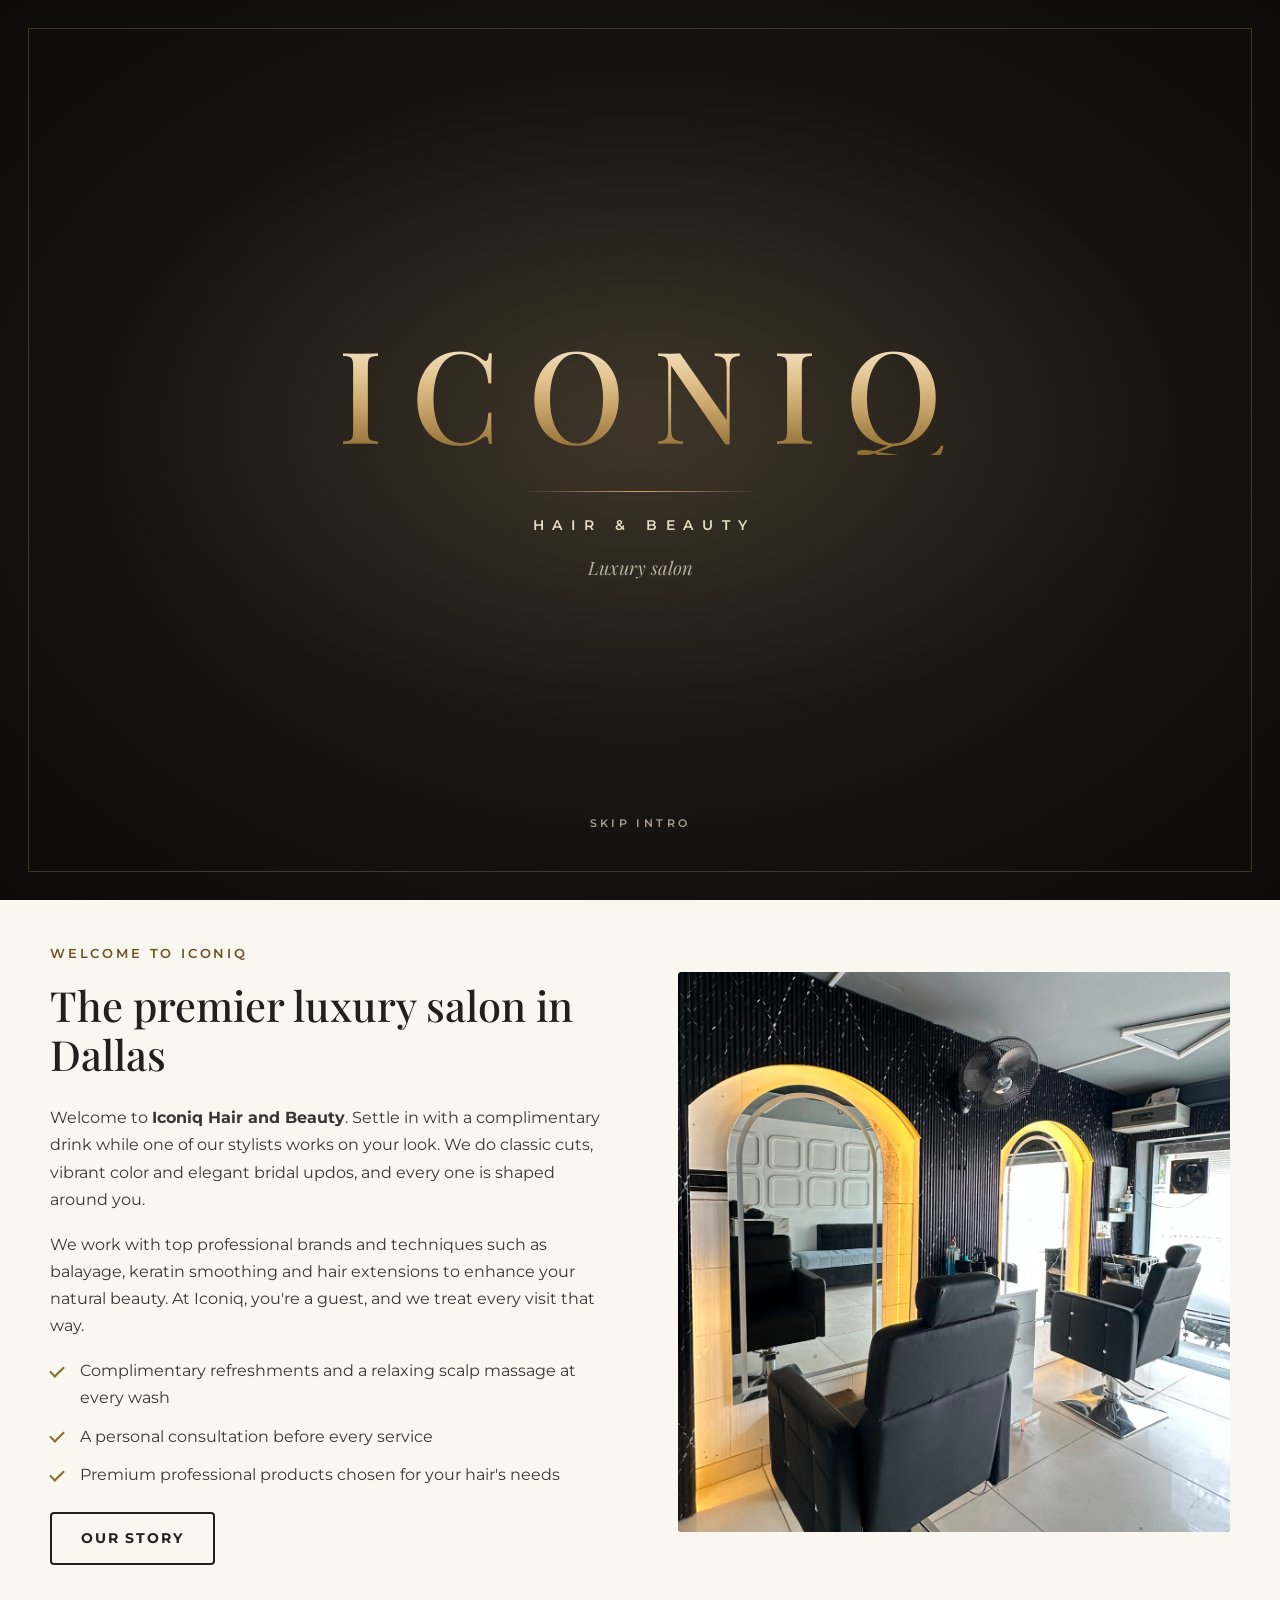
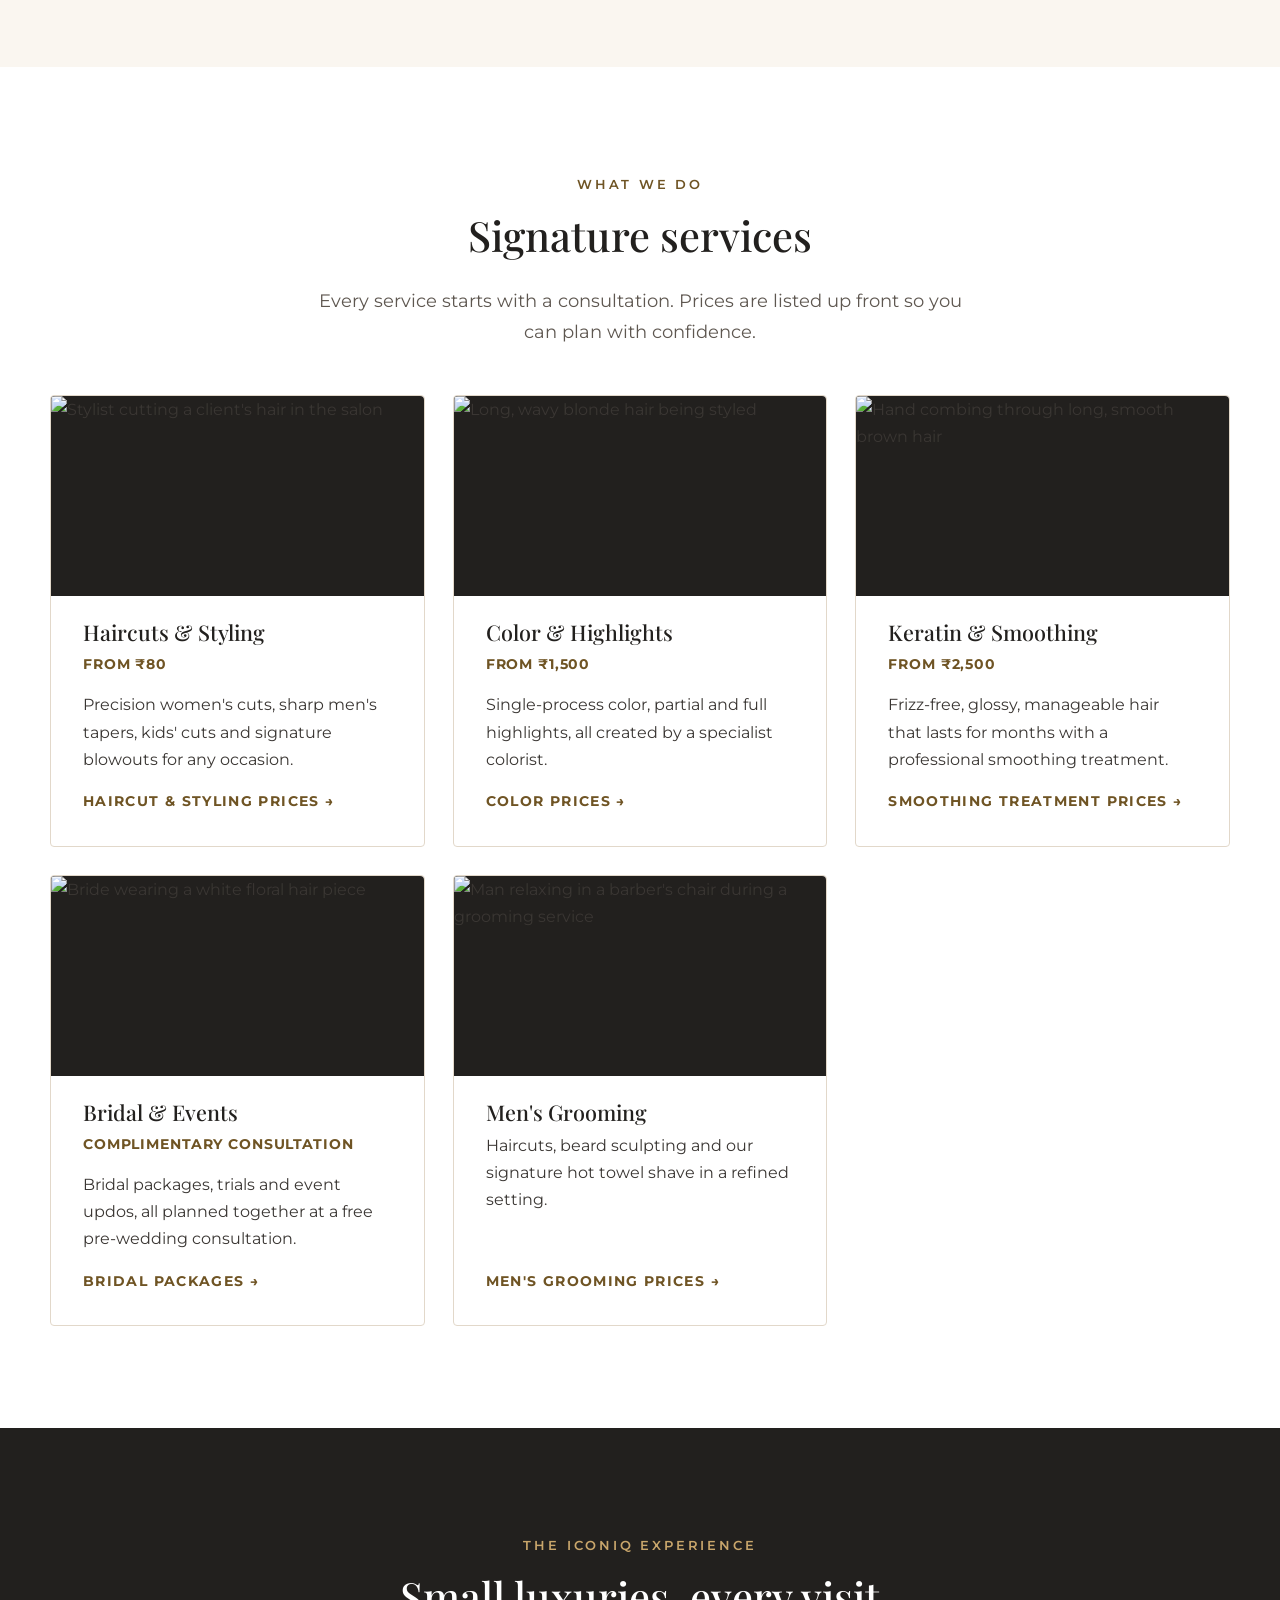
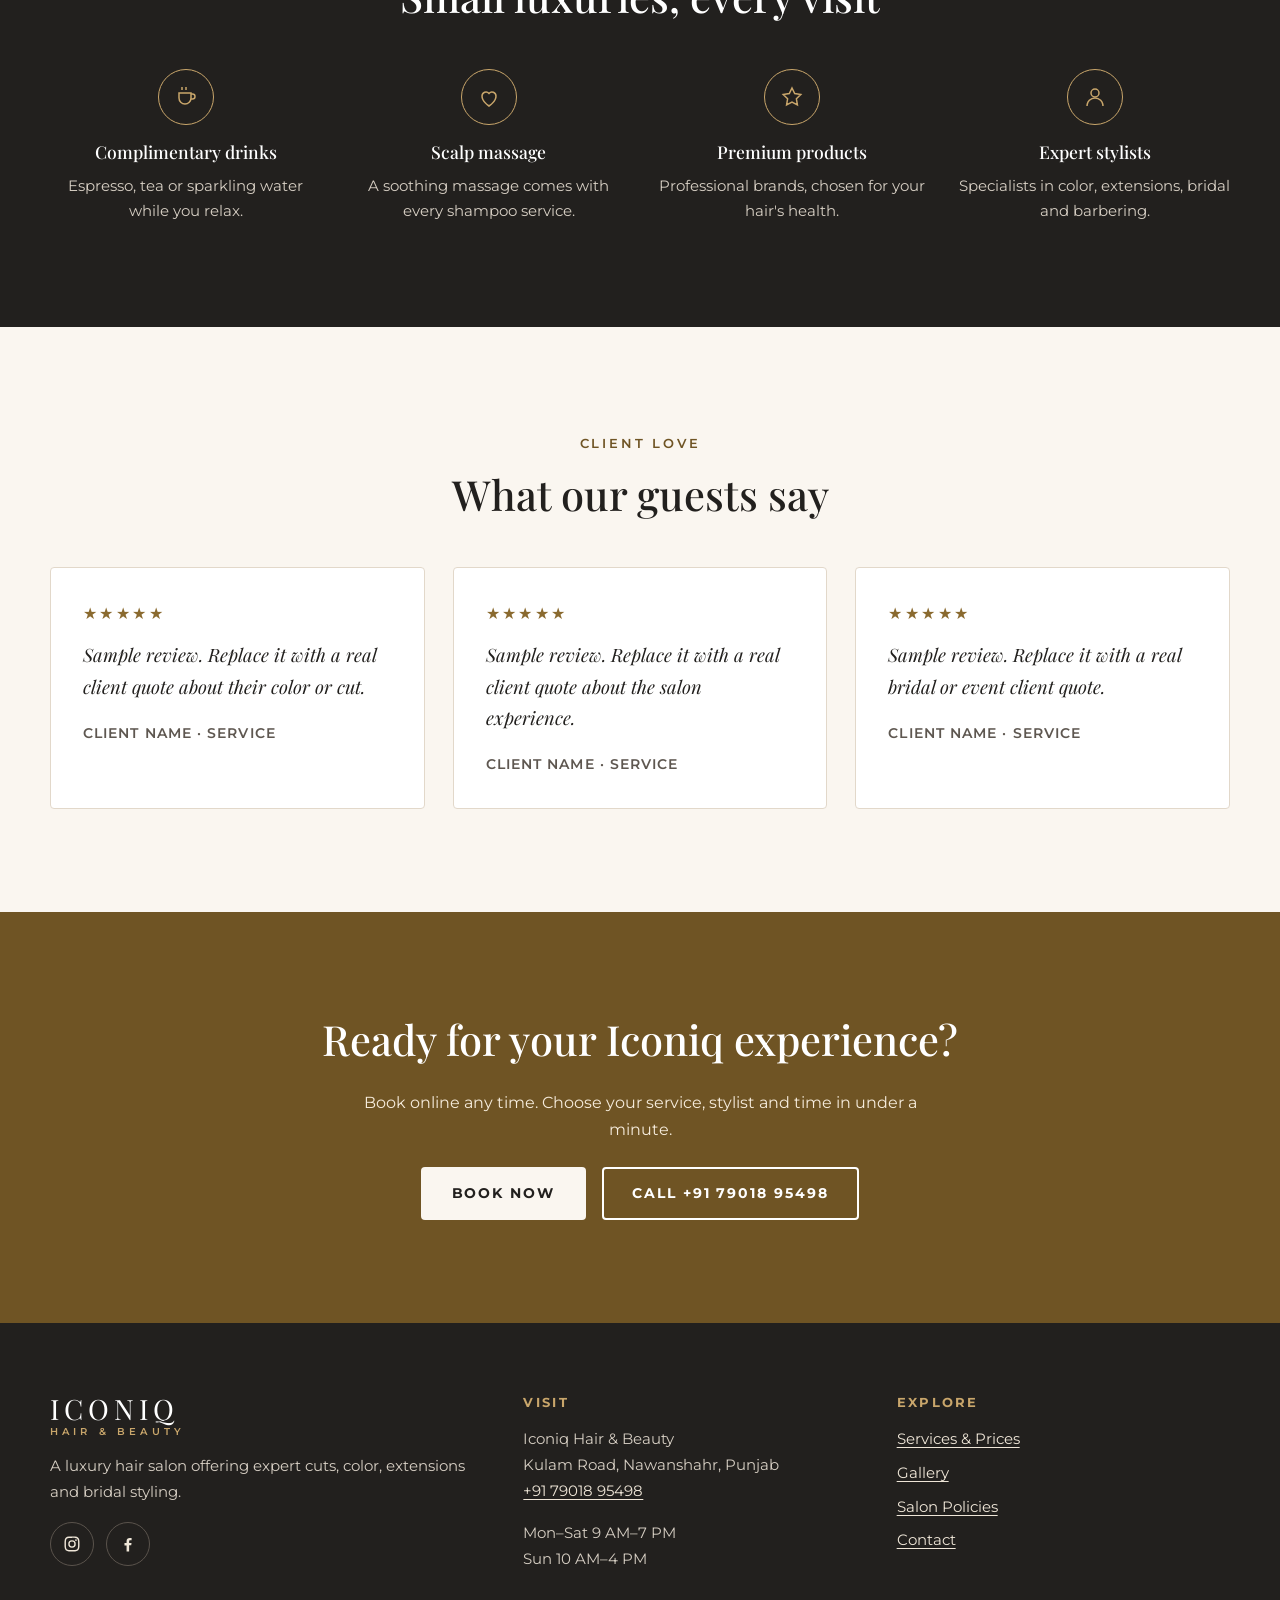
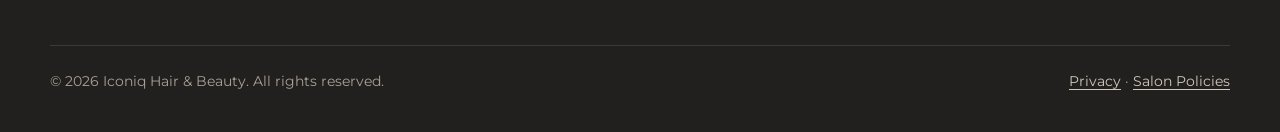
==== public/index.html @ a41e2d38 "Prepare the site for deployment on Vercel Move the public website into public/ so Vercel publishes o" ====
<!DOCTYPE html>
<html lang="en">
<head>
  <meta charset="utf-8">
  <meta name="viewport" content="width=device-width, initial-scale=1">
  <title>Iconiq Hair and Beauty – Luxury Hair Salon in Nawanshahr, Punjab</title>
  <meta name="description" content="Experience luxury hair and beauty at Iconiq Salon in Dallas. Expert stylists specialize in cuts, color, extensions, and spa treatments to make you look and feel iconic.">
  <link rel="canonical" href="https://www.iconiqsalon.com/">
  <meta property="og:type" content="website">
  <meta property="og:title" content="Iconiq Hair and Beauty – Luxury Hair Salon in Dallas, TX">
  <meta property="og:description" content="Expert cuts, color, extensions and bridal styling.">
  <meta property="og:url" content="https://www.iconiqsalon.com/">
  <link rel="icon" href="favicon.svg" type="image/svg+xml">
  <link rel="preconnect" href="https://fonts.googleapis.com">
  <link rel="preconnect" href="https://fonts.gstatic.com" crossorigin>
  <link href="https://fonts.googleapis.com/css2?family=Montserrat:wght@400;500;600;700&family=Playfair+Display:ital,wght@0,500;0,600;1,500&display=swap" rel="stylesheet">
  <link rel="stylesheet" href="css/styles.css">
  <script>/* Welcome splash: once per visit, set before first paint (see js/main.js) */try{if(!sessionStorage.getItem("iconiq-splash")){document.documentElement.classList.add("splash");setTimeout(function(){document.documentElement.classList.remove("splash")},6000)}}catch(e){}</script>
  <script type="application/ld+json">
  {
    "@context": "https://schema.org",
    "@type": "HairSalon",
    "name": "Iconiq Hair & Beauty",
    "url": "https://www.iconiqsalon.com/",
    "sameAs": ["https://www.instagram.com/iconiq_unisex_studio/"],
    "telephone": "+91-7901895498",
    "priceRange": "$$$",
    "address": {
      "@type": "PostalAddress",
      "streetAddress": "Kulam Road",
      "addressLocality": "Nawanshahr",
      "addressRegion": "Punjab",
      "addressCountry": "IN"
    },
    "openingHoursSpecification": [
      { "@type": "OpeningHoursSpecification", "dayOfWeek": ["Monday","Tuesday","Wednesday","Thursday","Friday","Saturday"], "opens": "09:00", "closes": "19:00" },
      { "@type": "OpeningHoursSpecification", "dayOfWeek": "Sunday", "opens": "10:00", "closes": "16:00" }
    ]
  }
  </script>
</head>
<body>
  <a class="skip-link" href="#main">Skip to main content</a>

  <header class="site-header">
    <div class="container header-inner">
      <a class="logo" href="index.html" aria-label="Iconiq Hair and Beauty – home">
        <span class="logo-mark">ICONIQ</span><span class="logo-sub">Hair &amp; Beauty</span>
      </a>
      <button class="nav-toggle" type="button" aria-expanded="false" aria-controls="site-nav">
        <span class="sr-only">Menu</span><span class="bar" aria-hidden="true"></span>
      </button>
      <nav id="site-nav" class="site-nav" aria-label="Main">
        <ul>
          <li><a href="index.html" aria-current="page">Home</a></li>
          <li><a href="about.html">About</a></li>
          <li><a href="services.html">Services</a></li>
          <li><a href="gallery.html">Gallery</a></li>
          <li><a href="contact.html">Contact</a></li>
        </ul>
        <a class="btn btn-primary" href="booking.html">Book Now</a>
        <a class="admin-link" href="/admin">Admin</a>
      </nav>
    </div>
  </header>

  <main id="main">
    <!-- Hero slideshow: photos are free Unsplash images (unsplash.com/license) used as placeholders.
         Swap each src/srcset for the salon's own haircut photos when the shoot is done. -->
    <section class="hero" aria-labelledby="hero-title">
      <div class="hero-slides" data-slideshow aria-roledescription="carousel" aria-label="Haircut showcase">
        <figure class="hero-slide is-active" aria-roledescription="slide" aria-label="1 of 5">
          <img src="https://images.unsplash.com/photo-1647462741268-e5724e5886c0?auto=format&amp;fit=crop&amp;w=1920&amp;q=75"
               srcset="https://images.unsplash.com/photo-1647462741268-e5724e5886c0?auto=format&amp;fit=crop&amp;w=900&amp;q=70 900w, https://images.unsplash.com/photo-1647462741268-e5724e5886c0?auto=format&amp;fit=crop&amp;w=1920&amp;q=75 1920w"
               sizes="100vw" alt="Stylist giving a client a precision haircut in the salon" fetchpriority="high">
          <figcaption>Precision cuts</figcaption>
        </figure>
        <figure class="hero-slide" aria-roledescription="slide" aria-label="2 of 5">
          <img src="https://images.unsplash.com/photo-1580618672591-eb180b1a973f?auto=format&amp;fit=crop&amp;w=1920&amp;q=75"
               srcset="https://images.unsplash.com/photo-1580618672591-eb180b1a973f?auto=format&amp;fit=crop&amp;w=900&amp;q=70 900w, https://images.unsplash.com/photo-1580618672591-eb180b1a973f?auto=format&amp;fit=crop&amp;w=1920&amp;q=75 1920w"
               sizes="100vw" alt="Hairstylist finishing a blowout with a round brush" loading="lazy">
          <figcaption>Signature blowouts</figcaption>
        </figure>
        <figure class="hero-slide" aria-roledescription="slide" aria-label="3 of 5">
          <img src="https://images.unsplash.com/photo-1593702288056-7927b442d0fa?auto=format&amp;fit=crop&amp;w=1920&amp;q=75"
               srcset="https://images.unsplash.com/photo-1593702288056-7927b442d0fa?auto=format&amp;fit=crop&amp;w=900&amp;q=70 900w, https://images.unsplash.com/photo-1593702288056-7927b442d0fa?auto=format&amp;fit=crop&amp;w=1920&amp;q=75 1920w"
               sizes="100vw" alt="Barber giving a client a men's haircut" loading="lazy">
          <figcaption>Men's grooming</figcaption>
        </figure>
        <figure class="hero-slide" aria-roledescription="slide" aria-label="4 of 5">
          <img src="https://images.unsplash.com/photo-1675034743339-0b0747047727?auto=format&amp;fit=crop&amp;w=1920&amp;q=75"
               srcset="https://images.unsplash.com/photo-1675034743339-0b0747047727?auto=format&amp;fit=crop&amp;w=900&amp;q=70 900w, https://images.unsplash.com/photo-1675034743339-0b0747047727?auto=format&amp;fit=crop&amp;w=1920&amp;q=75 1920w"
               sizes="100vw" alt="Client relaxing while a stylist shapes her new cut" loading="lazy">
          <figcaption>Tailored styling</figcaption>
        </figure>
        <figure class="hero-slide" aria-roledescription="slide" aria-label="5 of 5">
          <img src="https://images.unsplash.com/photo-1511920922889-5c35bfd95a7f?auto=format&amp;fit=crop&amp;w=1920&amp;q=75"
               srcset="https://images.unsplash.com/photo-1511920922889-5c35bfd95a7f?auto=format&amp;fit=crop&amp;w=900&amp;q=70 900w, https://images.unsplash.com/photo-1511920922889-5c35bfd95a7f?auto=format&amp;fit=crop&amp;w=1920&amp;q=75 1920w"
               sizes="100vw" alt="Stylist trimming a client's hair with scissors" loading="lazy">
          <figcaption>Expert trims</figcaption>
        </figure>
      </div>
      <div class="hero-controls">
        <button class="hero-pause" type="button" aria-label="Pause slideshow">
          <svg class="icon-pause" viewBox="0 0 24 24" aria-hidden="true"><path d="M7 5h3v14H7zM14 5h3v14h-3z"/></svg>
          <svg class="icon-play" viewBox="0 0 24 24" aria-hidden="true"><path d="M8 5v14l11-7z"/></svg>
        </button>
        <div class="hero-dots" role="group" aria-label="Choose a slide"></div>
      </div>
      <div class="container">
        <div class="hero-content">
          <p class="eyebrow">Luxury hair salon</p>
          <h1 id="hero-title">Look iconic. Feel&nbsp;cared&nbsp;for.</h1>
          <p>Expert cuts, color, extensions and bridal styling in a boutique setting where you get the whole experience, not just a haircut.</p>
          <div class="btn-row">
            <a class="btn btn-primary" href="booking.html">Book an Appointment</a>
            <a class="btn btn-outline-light" href="services.html">View Services &amp; Prices</a>
          </div>
        </div>
      </div>
    </section>

    <section class="section" aria-labelledby="welcome-title">
      <div class="container split">
        <div>
          <p class="eyebrow">Welcome to Iconiq</p>
          <h2 id="welcome-title">The premier luxury salon in Dallas</h2>
          <p>Welcome to <strong>Iconiq Hair and Beauty</strong>. Settle in with a complimentary drink while one of our stylists works on your look. We do classic cuts, vibrant color and elegant bridal updos, and every one is shaped around you.</p>
          <p>We work with top professional brands and techniques such as balayage, keratin smoothing and hair extensions to enhance your natural beauty. At Iconiq, you're a guest, and we treat every visit that way.</p>
          <ul class="check-list">
            <li>Complimentary refreshments and a relaxing scalp massage at every wash</li>
            <li>A personal consultation before every service</li>
            <li>Premium professional products chosen for your hair's needs</li>
          </ul>
          <a class="btn btn-outline" href="about.html">Our Story</a>
        </div>
        <div class="photo photo-real">
          <img src="images/salon-interior.jpg" width="1200" height="1600" loading="lazy"
               alt="Iconiq salon interior: black leather styling chairs facing arched mirrors framed in warm golden light, against a black fluted feature wall">
        </div>
      </div>
    </section>

    <section class="section section-alt" aria-labelledby="services-title">
      <div class="container">
        <div class="section-head center">
          <p class="eyebrow">What we do</p>
          <h2 id="services-title">Signature services</h2>
          <p class="lead">Every service starts with a consultation. Prices are listed up front so you can plan with confidence.</p>
        </div>
        <div class="grid grid-3">
          <article class="card service-card">
            <div class="photo photo-real"><img src="https://images.unsplash.com/photo-1647462741351-4e7a5e7317c7?auto=format&amp;fit=crop&amp;w=800&amp;h=500&amp;q=70" width="800" height="500" loading="lazy" alt="Stylist cutting a client's hair in the salon"></div>
            <h3>Haircuts &amp; Styling</h3>
            <p class="price">From ₹80</p>
            <p>Precision women's cuts, sharp men's tapers, kids' cuts and signature blowouts for any occasion.</p>
            <a class="card-link" href="services.html#cuts">Haircut &amp; styling prices<span class="sr-only"> and details</span></a>
          </article>
          <article class="card service-card">
            <div class="photo photo-real"><img src="https://images.unsplash.com/photo-1785456390070-9960e3997066?auto=format&amp;fit=crop&amp;w=800&amp;h=500&amp;q=70" width="800" height="500" loading="lazy" alt="Long, wavy blonde hair being styled"></div>
            <h3>Color &amp; Highlights</h3>
            <p class="price">From ₹1,500</p>
            <p>Single-process color, partial and full highlights, all created by a specialist colorist.</p>
            <a class="card-link" href="services.html#color">Color prices<span class="sr-only"> and details</span></a>
          </article>
          <article class="card service-card">
            <div class="photo photo-real"><img src="https://images.unsplash.com/photo-1747398690600-ffe8ecda9df1?auto=format&amp;fit=crop&amp;w=800&amp;h=500&amp;q=70" width="800" height="500" loading="lazy" alt="Hand combing through long, smooth brown hair"></div>
            <h3>Keratin &amp; Smoothing</h3>
            <p class="price">From ₹2,500</p>
            <p>Frizz-free, glossy, manageable hair that lasts for months with a professional smoothing treatment.</p>
            <a class="card-link" href="services.html#treatments">Smoothing treatment prices<span class="sr-only"> and details</span></a>
          </article>
          <article class="card service-card">
            <div class="photo photo-real"><img src="https://images.unsplash.com/photo-1523264114838-feca761983c4?auto=format&amp;fit=crop&amp;w=800&amp;h=500&amp;q=70" width="800" height="500" loading="lazy" alt="Bride wearing a white floral hair piece"></div>
            <h3>Bridal &amp; Events</h3>
            <p class="price">Complimentary consultation</p>
            <p>Bridal packages, trials and event updos, all planned together at a free pre-wedding consultation.</p>
            <a class="card-link" href="services.html#bridal">Bridal packages<span class="sr-only"> and details</span></a>
          </article>
          <article class="card service-card">
            <div class="photo photo-real"><img src="https://images.unsplash.com/photo-1503951914875-452162b0f3f1?auto=format&amp;fit=crop&amp;w=800&amp;h=500&amp;q=70" width="800" height="500" loading="lazy" alt="Man relaxing in a barber's chair during a grooming service"></div>
            <h3>Men's Grooming</h3>
            <p>Haircuts, beard sculpting and our signature hot towel shave in a refined setting.</p>
            <a class="card-link" href="services.html#mens">Men's grooming prices<span class="sr-only"> and details</span></a>
          </article>
        </div>
      </div>
    </section>

    <section class="section section-dark" aria-labelledby="experience-title">
      <div class="container">
        <div class="section-head center">
          <p class="eyebrow">The Iconiq experience</p>
          <h2 id="experience-title">Small luxuries, every visit</h2>
        </div>
        <div class="perks">
          <div class="perk">
            <div class="perk-icon" aria-hidden="true"><svg width="24" height="24" viewBox="0 0 24 24" fill="none" stroke="currentColor" stroke-width="1.5"><path d="M5 8h12v5a6 6 0 0 1-12 0V8z"/><path d="M17 9h1.5a2.5 2.5 0 0 1 0 5H17"/><path d="M8 2v3M12 2v3"/></svg></div>
            <h3>Complimentary drinks</h3>
            <p>Espresso, tea or sparkling water while you relax.</p>
          </div>
          <div class="perk">
            <div class="perk-icon" aria-hidden="true"><svg width="24" height="24" viewBox="0 0 24 24" fill="none" stroke="currentColor" stroke-width="1.5"><path d="M12 21s-7-4.5-7-10a4 4 0 0 1 7-2.6A4 4 0 0 1 19 11c0 5.5-7 10-7 10z"/></svg></div>
            <h3>Scalp massage</h3>
            <p>A soothing massage comes with every shampoo service.</p>
          </div>
          <div class="perk">
            <div class="perk-icon" aria-hidden="true"><svg width="24" height="24" viewBox="0 0 24 24" fill="none" stroke="currentColor" stroke-width="1.5"><path d="M12 3l2.7 5.6 6.1.9-4.4 4.3 1 6.1L12 17l-5.4 2.9 1-6.1-4.4-4.3 6.1-.9z"/></svg></div>
            <h3>Premium products</h3>
            <p>Professional brands, chosen for your hair's health.</p>
          </div>
          <div class="perk">
            <div class="perk-icon" aria-hidden="true"><svg width="24" height="24" viewBox="0 0 24 24" fill="none" stroke="currentColor" stroke-width="1.5"><circle cx="12" cy="8" r="4"/><path d="M4 21a8 8 0 0 1 16 0"/></svg></div>
            <h3>Expert stylists</h3>
            <p>Specialists in color, extensions, bridal and barbering.</p>
          </div>
        </div>
      </div>
    </section>

    <section class="section" aria-labelledby="reviews-title">
      <div class="container">
        <div class="section-head center">
          <p class="eyebrow">Client love</p>
          <h2 id="reviews-title">What our guests say</h2>
        </div>
        <!-- PLACEHOLDER: replace these with real, attributed client reviews (e.g. from Google) before launch. -->
        <div class="grid grid-3">
          <figure class="quote">
            <div class="stars" aria-label="5 out of 5 stars">★★★★★</div>
            <blockquote><p>Sample review. Replace it with a real client quote about their color or cut.</p></blockquote>
            <figcaption>Client name · Service</figcaption>
          </figure>
          <figure class="quote">
            <div class="stars" aria-label="5 out of 5 stars">★★★★★</div>
            <blockquote><p>Sample review. Replace it with a real client quote about the salon experience.</p></blockquote>
            <figcaption>Client name · Service</figcaption>
          </figure>
          <figure class="quote">
            <div class="stars" aria-label="5 out of 5 stars">★★★★★</div>
            <blockquote><p>Sample review. Replace it with a real bridal or event client quote.</p></blockquote>
            <figcaption>Client name · Service</figcaption>
          </figure>
        </div>
      </div>
    </section>

    <section class="section cta-band" aria-labelledby="cta-title">
      <div class="container">
        <h2 id="cta-title">Ready for your Iconiq experience?</h2>
        <p>Book online any time. Choose your service, stylist and time in under a minute.</p>
        <div class="btn-row">
          <a class="btn btn-light" href="booking.html">Book Now</a>
          <a class="btn btn-outline-light" href="tel:+917901895498">Call +91 79018 95498</a>
        </div>
      </div>
    </section>
  </main>

  <footer class="site-footer">
    <div class="container footer-grid">
      <div>
        <a class="logo" href="index.html" aria-label="Iconiq Hair and Beauty – home"><span class="logo-mark">ICONIQ</span><span class="logo-sub">Hair &amp; Beauty</span></a>
        <p>A luxury hair salon offering expert cuts, color, extensions and bridal styling.</p>
        <div class="social">
          <a href="https://www.instagram.com/iconiq_unisex_studio/" target="_blank" rel="noopener" aria-label="Iconiq on Instagram"><svg viewBox="0 0 24 24" aria-hidden="true"><path d="M12 7a5 5 0 1 0 0 10 5 5 0 0 0 0-10zm0 8.2a3.2 3.2 0 1 1 0-6.4 3.2 3.2 0 0 1 0 6.4zM17.3 5.5a1.2 1.2 0 1 0 0 2.4 1.2 1.2 0 0 0 0-2.4zM12 2c-2.7 0-3 0-4.1.1C4.3 2.2 2.2 4.3 2.1 7.9 2 9 2 9.3 2 12s0 3 .1 4.1c.1 3.6 2.2 5.7 5.8 5.8 1.1.1 1.4.1 4.1.1s3 0 4.1-.1c3.6-.1 5.7-2.2 5.8-5.8.1-1.1.1-1.4.1-4.1s0-3-.1-4.1c-.1-3.6-2.2-5.7-5.8-5.8C15 2 14.7 2 12 2zm0 1.8c2.7 0 3 0 4 .1 2.6.1 3.9 1.4 4 4 .1 1 .1 1.4.1 4.1s0 3-.1 4c-.1 2.6-1.4 3.9-4 4-1 .1-1.3.1-4 .1s-3 0-4-.1c-2.6-.1-3.9-1.4-4-4-.1-1-.1-1.3-.1-4s0-3 .1-4c.1-2.6 1.4-3.9 4-4 1-.1 1.3-.1 4-.1z"/></svg></a>
          <a href="https://www.facebook.com/" aria-label="Iconiq on Facebook"><svg viewBox="0 0 24 24" aria-hidden="true"><path d="M13.5 22v-8.2h2.8l.4-3.2h-3.2V8.5c0-.9.3-1.6 1.6-1.6h1.7V4.1c-.3 0-1.3-.1-2.5-.1-2.5 0-4.2 1.5-4.2 4.3v2.4H7.3v3.2h2.8V22h3.4z"/></svg></a>
        </div>
      </div>
      <div>
        <h2>Visit</h2>
        <address>Iconiq Hair &amp; Beauty<br>Kulam Road, Nawanshahr, Punjab</address>
        <p><a href="tel:+917901895498">+91 79018 95498</a></p>
        <p>Mon–Sat 9 AM–7 PM<br>Sun 10 AM–4 PM</p>
      </div>
      <div>
        <h2>Explore</h2>
        <ul>
          <li><a href="services.html">Services &amp; Prices</a></li>
          <li><a href="gallery.html">Gallery</a></li>
          <li><a href="policies.html">Salon Policies</a></li>
          <li><a href="contact.html">Contact</a></li>
        </ul>
      </div>
    </div>
    <div class="container footer-bottom">
      <p>© <span data-year>2026</span> Iconiq Hair &amp; Beauty. All rights reserved.</p>
      <p><a href="policies.html#privacy">Privacy</a> · <a href="policies.html">Salon Policies</a></p>
    </div>
  </footer>

  <nav class="mobile-bar" aria-label="Quick actions">
    <a class="call" href="tel:+917901895498">Call</a>
    <a class="book" href="booking.html">Book Now</a>
  </nav>

  <script src="js/main.js" defer></script>
</body>
</html>
---- public/css/styles.css ----
/* ==========================================================================
   Iconiq Hair & Beauty — site styles
   Palette: warm cream backgrounds, charcoal text, deep gold accent.
   All text/background pairs meet WCAG 2.1 AA (>= 4.5:1).
   ========================================================================== */

:root {
  --cream: #faf6f0;
  --cream-deep: #f1e9dd;
  --blush: #f3e1dc;
  --charcoal: #22201e;
  --ink: #3a3633;
  --muted: #5e5750;          /* 6.6:1 on cream */
  --gold: #8a6a2f;           /* 5.0:1 on white, used for accents + buttons */
  --gold-dark: #6f5424;
  --gold-soft: #c9a66b;      /* decorative only, never for text on light bg */
  --line: #e2d8ca;
  --white: #ffffff;
  --error: #a3261b;
  --success: #2f6b3a;

  --font-display: "Playfair Display", Georgia, "Times New Roman", serif;
  --font-body: "Montserrat", "Helvetica Neue", Arial, sans-serif;

  --radius: 4px;
  --shadow: 0 10px 30px rgba(34, 32, 30, 0.08);
  --container: 1180px;
  --header-h: 76px;
}

*, *::before, *::after { box-sizing: border-box; }

html { scroll-behavior: smooth; }
@media (prefers-reduced-motion: reduce) {
  html { scroll-behavior: auto; }
  *, *::before, *::after { transition: none !important; animation: none !important; }
}

body {
  margin: 0;
  font-family: var(--font-body);
  font-size: 1rem;           /* 16px minimum body text */
  line-height: 1.7;
  color: var(--ink);
  background: var(--cream);
  -webkit-font-smoothing: antialiased;
}

img { max-width: 100%; height: auto; display: block; }

h1, h2, h3, h4 {
  font-family: var(--font-display);
  color: var(--charcoal);
  line-height: 1.2;
  font-weight: 500;
  margin: 0 0 0.6em;
}
h1 { font-size: clamp(2.3rem, 5vw, 3.8rem); }
h2 { font-size: clamp(1.8rem, 3.5vw, 2.6rem); }
h3 { font-size: 1.35rem; }
p { margin: 0 0 1.1em; }

a { color: var(--gold-dark); text-underline-offset: 3px; }
a:hover { color: var(--charcoal); }

:focus-visible {
  outline: 3px solid var(--gold);
  outline-offset: 3px;
}

.container { width: min(100% - 2rem, var(--container)); margin-inline: auto; }
.narrow { max-width: 760px; }

.sr-only {
  position: absolute; width: 1px; height: 1px; padding: 0; margin: -1px;
  overflow: hidden; clip: rect(0, 0, 0, 0); white-space: nowrap; border: 0;
}

.skip-link {
  position: absolute; left: 1rem; top: -100px; z-index: 1000;
  background: var(--charcoal); color: var(--white); padding: 0.75rem 1.25rem;
  text-decoration: none; font-weight: 600;
}
.skip-link:focus { top: 1rem; color: var(--white); }

.eyebrow {
  display: inline-block;
  font-size: 0.8rem; font-weight: 600; letter-spacing: 0.22em; text-transform: uppercase;
  color: var(--gold-dark); margin-bottom: 0.9rem;
}

/* ---------- Welcome splash ----------
   Shown once per browser session. A tiny script in <head> adds .splash to <html>
   before first paint so the page never flashes behind the intro. */
html.splash body { overflow: hidden; }
html.splash::after {
  content: ""; position: fixed; inset: 0; z-index: 9998; background: #141210;
}
.splash-screen {
  position: fixed; inset: 0; z-index: 9999;
  display: grid; place-items: center; overflow: hidden;
  background:
    radial-gradient(ellipse 60% 50% at 50% 46%, rgba(201,166,107,.16) 0%, transparent 70%),
    radial-gradient(ellipse at 50% 50%, #26211d 0%, #141210 65%, #0c0b0a 100%);
  color: var(--white);
  transition: transform 1s cubic-bezier(.77,0,.18,1), opacity .8s ease;
}
.splash-screen.is-leaving { transform: translateY(-100%); }
/* Thin gold frame that draws in around the edges */
.splash-screen::before {
  content: ""; position: absolute; inset: clamp(14px, 3vw, 28px);
  border: 1px solid rgba(201,166,107,.28); pointer-events: none;
  opacity: 0; transform: scale(1.02);
  animation: splashFade 1.2s ease .1s forwards;
}
.splash-inner { position: relative; text-align: center; padding: 0 1rem; }
.splash-word {
  position: relative; display: flex; justify-content: center;
  margin: 0; font-family: var(--font-display); font-weight: 500; line-height: 1;
  font-size: clamp(3.2rem, 13vw, 8rem);
  letter-spacing: 0.22em; margin-right: -0.22em; /* re-centre after trailing spacing */
  overflow: hidden; padding: 0.08em 0 0.3em; margin-bottom: -0.22em; /* room for the Q tail */
}
.splash-word span {
  display: inline-block; opacity: 0; transform: translateY(55%); filter: blur(10px);
  background: linear-gradient(180deg, #fbf1dc 0%, #e2c48f 40%, #c9a66b 62%, #8a6a2f 100%);
  -webkit-background-clip: text; background-clip: text; color: transparent;
  animation: splashLetter 1s cubic-bezier(.2,.75,.2,1) forwards;
  animation-delay: calc(var(--i) * 95ms + 250ms);
}
/* Light sweep across the word once the letters have landed */
.splash-word::after {
  content: ""; position: absolute; top: 0; bottom: 0; left: -40%; width: 30%;
  background: linear-gradient(100deg, transparent 0%, rgba(255,248,230,.55) 50%, transparent 100%);
  transform: skewX(-18deg); mix-blend-mode: soft-light; opacity: 0;
  animation: splashShine 1.3s ease-in-out 1.15s forwards;
}
.splash-line {
  width: 0; height: 1px; margin: 1.6rem auto 1.3rem;
  background: linear-gradient(90deg, transparent, var(--gold-soft), transparent);
  animation: splashLine 1s cubic-bezier(.65,0,.35,1) 1s forwards;
}
.splash-sub {
  margin: 0; font-size: clamp(0.72rem, 2.2vw, 0.9rem); font-weight: 600;
  letter-spacing: 0.6em; margin-right: -0.6em; text-transform: uppercase; color: #e9dcc4;
  opacity: 0; animation: splashRise .9s ease 1.35s forwards;
}
.splash-tag {
  margin: 0.9rem 0 0; font-family: var(--font-display); font-style: italic;
  font-size: clamp(0.95rem, 2.6vw, 1.15rem); color: #b9ad9d;
  opacity: 0; animation: splashRise .9s ease 1.65s forwards;
}
.splash-skip {
  position: absolute; left: 50%; bottom: clamp(28px, 6vh, 56px); transform: translateX(-50%);
  min-height: 44px; padding: 0.5rem 1.25rem; cursor: pointer;
  background: none; border: 0; color: #a79d91;
  font: 600 0.7rem/1 var(--font-body); letter-spacing: 0.3em; text-transform: uppercase;
  opacity: 0; animation: splashOpacity .6s ease .8s forwards;
}
.splash-skip:hover, .splash-skip:focus-visible { color: var(--white); }

@keyframes splashLetter { to { opacity: 1; transform: none; filter: blur(0); } }
@keyframes splashShine { 0% { left: -40%; opacity: 1; } 100% { left: 120%; opacity: 1; } }
@keyframes splashLine { to { width: min(240px, 50vw); } }
@keyframes splashRise { from { opacity: 0; transform: translateY(8px); } to { opacity: 1; transform: none; } }
@keyframes splashFade { to { opacity: 1; transform: none; } }
@keyframes splashOpacity { to { opacity: 1; } }

/* Reduced motion: show everything at once, then a gentle fade instead of the lift */
@media (prefers-reduced-motion: reduce) {
  .splash-screen *, .splash-screen::before { animation: none !important; opacity: 1 !important; transform: none !important; filter: none !important; }
  .splash-line { width: min(240px, 50vw); }
  .splash-word::after { display: none; }
  .splash-skip { transform: translateX(-50%) !important; }
  .splash-screen.is-leaving { transform: none; opacity: 0; }
}

/* ---------- Buttons ---------- */
.btn {
  display: inline-flex; align-items: center; justify-content: center; gap: 0.5rem;
  min-height: 48px; padding: 0.8rem 1.8rem;
  font-family: var(--font-body); font-size: 0.85rem; font-weight: 700;
  letter-spacing: 0.14em; text-transform: uppercase; text-decoration: none;
  border: 2px solid transparent; border-radius: var(--radius); cursor: pointer;
  transition: background-color .2s, color .2s, border-color .2s, transform .2s;
}
.btn:hover { transform: translateY(-1px); }
.btn-primary { background: var(--gold); color: var(--white); }
.btn-primary:hover { background: var(--gold-dark); color: var(--white); }
.btn-dark { background: var(--charcoal); color: var(--cream); }
.btn-dark:hover { background: #000; color: var(--white); }
.btn-outline { background: transparent; color: var(--charcoal); border-color: var(--charcoal); }
.btn-outline:hover { background: var(--charcoal); color: var(--cream); }
.btn-light { background: var(--cream); color: var(--charcoal); }
.btn-light:hover { background: var(--white); color: var(--charcoal); }
.btn-outline-light { background: transparent; color: var(--white); border-color: var(--white); }
.btn-outline-light:hover { background: var(--white); color: var(--charcoal); }
.btn-row { display: flex; flex-wrap: wrap; gap: 1rem; }

/* ---------- Header / navigation ---------- */
.site-header {
  position: sticky; top: 0; z-index: 100;
  background: rgba(250, 246, 240, 0.97);
  border-bottom: 1px solid var(--line);
  backdrop-filter: blur(6px);
}
.header-inner {
  display: flex; align-items: center; justify-content: space-between;
  min-height: var(--header-h); gap: 1rem;
}
.logo {
  display: flex; flex-direction: column; line-height: 1; text-decoration: none;
  color: var(--charcoal);
}
.logo-mark { font-family: var(--font-display); font-size: 1.75rem; letter-spacing: 0.18em; }
.logo-sub { font-size: 0.62rem; letter-spacing: 0.42em; text-transform: uppercase; color: var(--gold-dark); margin-top: 0.3rem; font-weight: 600; }

.site-nav { display: flex; align-items: center; gap: 1.75rem; }
.site-nav ul { display: flex; gap: 1.5rem; list-style: none; margin: 0; padding: 0; }
.site-nav ul a {
  font-size: 0.8rem; font-weight: 600; letter-spacing: 0.12em; text-transform: uppercase;
  color: var(--charcoal); text-decoration: none; padding: 0.4rem 0;
  border-bottom: 2px solid transparent;
}
.site-nav ul a:hover, .site-nav ul a[aria-current="page"] { border-bottom-color: var(--gold); }
.site-nav .btn { min-height: 44px; padding: 0.6rem 1.3rem; }
.site-nav .admin-link {
  min-height: 44px; display: inline-flex; align-items: center; padding: 0.6rem 1.1rem;
  border: 1px solid var(--line); border-radius: var(--radius); text-decoration: none;
  font-size: 0.75rem; font-weight: 600; letter-spacing: 0.12em; text-transform: uppercase;
  color: var(--muted);
}
.site-nav .admin-link:hover, .site-nav .admin-link:focus-visible {
  border-color: var(--gold); color: var(--gold-dark);
}

.nav-toggle {
  display: none; width: 48px; height: 48px; background: none; border: 0; cursor: pointer;
  position: relative; color: var(--charcoal);
}
.nav-toggle .bar, .nav-toggle .bar::before, .nav-toggle .bar::after {
  position: absolute; left: 12px; width: 24px; height: 2px; background: currentColor;
  transition: transform .25s, opacity .25s; content: "";
}
.nav-toggle .bar { top: 23px; }
.nav-toggle .bar::before { top: -7px; left: 0; }
.nav-toggle .bar::after { top: 7px; left: 0; }
.nav-toggle[aria-expanded="true"] .bar { background: transparent; }
.nav-toggle[aria-expanded="true"] .bar::before { transform: translateY(7px) rotate(45deg); }
.nav-toggle[aria-expanded="true"] .bar::after { transform: translateY(-7px) rotate(-45deg); }

@media (max-width: 960px) {
  .nav-toggle { display: block; }
  .site-nav {
    position: fixed; inset: var(--header-h) 0 auto 0;
    flex-direction: column; align-items: stretch; gap: 1rem;
    background: var(--cream); padding: 1.5rem 1rem 2rem;
    border-bottom: 1px solid var(--line); box-shadow: var(--shadow);
    max-height: calc(100vh - var(--header-h)); overflow-y: auto;
    display: none;
  }
  .site-nav.is-open { display: flex; }
  .site-nav ul { flex-direction: column; gap: 0; }
  .site-nav ul a { display: block; padding: 0.95rem 0; font-size: 0.95rem; border-bottom: 1px solid var(--line); }
  .site-nav ul a[aria-current="page"] { color: var(--gold-dark); border-bottom-color: var(--line); }
  .site-nav .admin-link { justify-content: center; }
}

/* ---------- Sections ---------- */
.section { padding: clamp(4rem, 8vw, 7rem) 0; }
.section-alt { background: var(--white); }
.section-blush { background: var(--blush); }
.section-dark { background: var(--charcoal); color: #e9e2d8; }
.section-dark h2, .section-dark h3 { color: var(--white); }
.section-dark .eyebrow { color: var(--gold-soft); }
.section-head { max-width: 680px; margin-bottom: 3rem; }
.section-head.center { text-align: center; margin-inline: auto; }
.lead { font-size: 1.15rem; color: var(--muted); }
.section-dark .lead { color: #d6cec3; }

/* ---------- Photo placeholders ----------
   Swap each .photo for a real <img> (with descriptive alt text)
   once the salon photo shoot is complete. */
.photo {
  position: relative; overflow: hidden; border-radius: var(--radius);
  background:
    radial-gradient(circle at 30% 20%, rgba(255,255,255,.35), transparent 55%),
    linear-gradient(135deg, #d9c3a5 0%, #b89572 45%, #6e5a48 100%);
  min-height: 280px;
  display: flex; align-items: flex-end;
}
.photo.tone-2 { background: radial-gradient(circle at 70% 30%, rgba(255,255,255,.3), transparent 55%), linear-gradient(135deg, #efd9d2 0%, #caa298 50%, #7d5f5a 100%); }
.photo.tone-3 { background: radial-gradient(circle at 40% 70%, rgba(255,255,255,.25), transparent 55%), linear-gradient(160deg, #cfc6ba 0%, #8f8579 50%, #3d3833 100%); }
.photo.tone-4 { background: radial-gradient(circle at 60% 20%, rgba(255,255,255,.3), transparent 50%), linear-gradient(135deg, #e8d6b4 0%, #c29b5c 50%, #5d4424 100%); }
/* Real photos inside a .photo frame fill it and crop neatly */
.photo-real { background: var(--charcoal); }
.photo-real img {
  position: absolute; inset: 0; width: 100%; height: 100%;
  object-fit: cover; object-position: center 65%;
}
.split .photo.photo-real { min-height: 560px; }
@media (max-width: 860px) { .split .photo.photo-real { min-height: 420px; } }
.photo-label {
  margin: 1rem; padding: 0.35rem 0.75rem; font-size: 0.72rem; font-weight: 600;
  letter-spacing: 0.1em; text-transform: uppercase;
  background: rgba(34,32,30,.78); color: var(--white); border-radius: 2px;
}

/* ---------- Hero ---------- */
.hero {
  position: relative; isolation: isolate; overflow: hidden;
  min-height: min(88vh, 760px);
  display: flex; align-items: center; color: var(--white);
  background: linear-gradient(135deg, #3d3530 0%, #7a5f45 50%, #2a2522 100%); /* shown until photos load */
}
/* Dark overlay keeps white hero text >= 4.5:1 over any photo */
.hero::before {
  content: ""; position: absolute; inset: 0; z-index: 1; pointer-events: none;
  background: linear-gradient(90deg, rgba(22,20,18,.88) 0%, rgba(22,20,18,.62) 50%, rgba(22,20,18,.3) 100%);
}
.hero > .container { position: relative; z-index: 2; }
.hero-content { max-width: 640px; padding: 5rem 0; }

/* ---------- Hero slideshow ---------- */
.hero-slides { position: absolute; inset: 0; z-index: 0; }
.hero-slide {
  position: absolute; inset: 0; margin: 0;
  opacity: 0; transition: opacity 1.2s ease;
}
.hero-slide.is-active { opacity: 1; }
.hero-slide img {
  width: 100%; height: 100%; object-fit: cover; object-position: center 30%;
  transform: scale(1.08); transition: transform 7s ease-out;
}
.hero-slide.is-active img { transform: scale(1); }
.hero-slide figcaption {
  position: absolute; right: 1.5rem; bottom: 5.25rem; z-index: 3;
  font-size: 0.72rem; font-weight: 600; letter-spacing: 0.2em; text-transform: uppercase;
  color: var(--white); padding: 0.4rem 0.8rem; background: rgba(22,20,18,.55); border-radius: 2px;
}
.hero-controls {
  position: absolute; right: 1.5rem; bottom: 1.5rem; z-index: 3;
  display: flex; align-items: center; gap: 0.75rem;
}
.hero-dots { display: flex; gap: 0.25rem; }
.hero-dot {
  width: 44px; height: 44px; padding: 0; border: 0; background: none; cursor: pointer;
  display: grid; place-items: center;
}
.hero-dot::before {
  content: ""; width: 26px; height: 3px; border-radius: 2px;
  background: rgba(255,255,255,.45); transition: background-color .3s;
}
.hero-dot[aria-current="true"]::before { background: var(--gold-soft); }
.hero-dot:hover::before { background: var(--white); }
.hero-pause {
  width: 44px; height: 44px; border-radius: 50%; cursor: pointer;
  display: grid; place-items: center; color: var(--white);
  background: rgba(22,20,18,.5); border: 1px solid rgba(255,255,255,.5);
}
.hero-pause svg { width: 16px; height: 16px; fill: currentColor; }
.hero-pause .icon-play { display: none; }
.hero-pause[aria-pressed="true"] .icon-play { display: block; }
.hero-pause[aria-pressed="true"] .icon-pause { display: none; }
@media (max-width: 640px) {
  /* Fit the hero above the sticky Call / Book bar so the slide controls stay visible */
  .hero { min-height: calc(100svh - var(--header-h) - 56px); }
  .hero-content { padding: 3rem 0 5rem; }
  .hero-controls { left: 1rem; right: auto; bottom: 1rem; }
  .hero-slide figcaption { display: none; }
  .hero-slide img { object-position: 65% center; }
}
@media (prefers-reduced-motion: reduce) {
  .hero-slide img, .hero-slide.is-active img { transform: none; }
}
.hero h1 { color: var(--white); }
.hero .eyebrow { color: var(--gold-soft); }
.hero p { font-size: 1.15rem; color: #efe8de; max-width: 540px; }
.hero .btn-row { margin-top: 2rem; }
.hero-note { position: absolute; right: 1rem; bottom: 1rem; }

.page-hero {
  padding: clamp(3.5rem, 7vw, 6rem) 0 clamp(2.5rem, 5vw, 4rem);
  background: linear-gradient(180deg, var(--cream-deep), var(--cream));
  border-bottom: 1px solid var(--line);
}
.page-hero p { max-width: 640px; }

/* ---------- Grids / cards ---------- */
.grid { display: grid; gap: 1.75rem; }
.grid-2 { grid-template-columns: repeat(2, 1fr); }
.grid-3 { grid-template-columns: repeat(3, 1fr); }
.grid-4 { grid-template-columns: repeat(4, 1fr); }
@media (max-width: 960px) { .grid-3, .grid-4 { grid-template-columns: repeat(2, 1fr); } }
@media (max-width: 640px) { .grid-2, .grid-3, .grid-4 { grid-template-columns: 1fr; } }

.card {
  background: var(--white); border: 1px solid var(--line); border-radius: var(--radius);
  padding: 2rem; display: flex; flex-direction: column;
}
.card h3 { margin-bottom: 0.4rem; }
.card .price { font-weight: 700; color: var(--gold-dark); font-size: 0.9rem; letter-spacing: 0.06em; text-transform: uppercase; margin-bottom: 0.9rem; }
.card p:last-of-type { flex: 1; }
.card-link { font-weight: 700; font-size: 0.85rem; letter-spacing: 0.1em; text-transform: uppercase; text-decoration: none; }
.card-link::after { content: " →"; }

.service-card .photo { min-height: 200px; margin: -2rem -2rem 1.5rem; border-radius: var(--radius) var(--radius) 0 0; }

.split { display: grid; grid-template-columns: 1fr 1fr; gap: clamp(2rem, 6vw, 5rem); align-items: center; }
.split.reverse > :first-child { order: 2; }
.split .photo { min-height: 460px; }
@media (max-width: 860px) {
  .split { grid-template-columns: 1fr; }
  .split.reverse > :first-child { order: 0; }
  .split .photo { min-height: 300px; }
}

.check-list { list-style: none; padding: 0; margin: 0 0 1.5rem; }
.check-list li { position: relative; padding-left: 1.9rem; margin-bottom: 0.7rem; }
.check-list li::before {
  content: ""; position: absolute; left: 0; top: 0.55em; width: 14px; height: 8px;
  border-left: 2px solid var(--gold); border-bottom: 2px solid var(--gold); transform: rotate(-45deg);
}

/* ---------- Experience strip ---------- */
.perks { display: grid; grid-template-columns: repeat(4, 1fr); gap: 2rem; text-align: center; }
.perk-icon {
  width: 56px; height: 56px; margin: 0 auto 1rem; border-radius: 50%;
  display: grid; place-items: center; border: 1px solid var(--gold-soft); color: var(--gold-soft);
}
.perk h3 { font-size: 1.1rem; }
.perk p { font-size: 0.95rem; color: #d6cec3; margin: 0; }
@media (max-width: 860px) { .perks { grid-template-columns: repeat(2, 1fr); } }
@media (max-width: 480px) { .perks { grid-template-columns: 1fr; } }

/* ---------- Testimonials ---------- */
.quote {
  background: var(--white); border: 1px solid var(--line); border-radius: var(--radius);
  padding: 2rem; margin: 0;
}
.quote blockquote { margin: 0 0 1.25rem; font-family: var(--font-display); font-size: 1.15rem; color: var(--charcoal); font-style: italic; }
.quote figcaption { font-size: 0.85rem; font-weight: 600; letter-spacing: 0.08em; text-transform: uppercase; color: var(--muted); }
.stars { color: var(--gold); letter-spacing: 0.15em; margin-bottom: 0.75rem; }

/* ---------- CTA band ---------- */
.cta-band { background: var(--gold-dark); color: var(--white); text-align: center; }
.cta-band h2 { color: var(--white); }
.cta-band p { color: #f6ecdc; max-width: 560px; margin-inline: auto; }
.cta-band .btn-row { justify-content: center; margin-top: 1.5rem; }

/* ---------- Service menu ---------- */
.menu-nav { display: flex; flex-wrap: wrap; gap: 0.6rem; margin-bottom: 3rem; }
.menu-nav a {
  padding: 0.55rem 1.1rem; border: 1px solid var(--line); border-radius: 100px;
  font-size: 0.8rem; font-weight: 600; letter-spacing: 0.08em; text-transform: uppercase;
  color: var(--charcoal); text-decoration: none; background: var(--white);
}
.menu-nav a:hover { border-color: var(--gold); color: var(--gold-dark); }

.menu-category { scroll-margin-top: calc(var(--header-h) + 1.5rem); padding: 2.5rem 0; border-top: 1px solid var(--line); }
.menu-category:first-of-type { border-top: 0; padding-top: 0; }
.menu-category-head { display: grid; grid-template-columns: 1fr 1.4fr; gap: 3rem; }
@media (max-width: 860px) { .menu-category-head { grid-template-columns: 1fr; gap: 1.5rem; } }
.menu-list { list-style: none; margin: 0; padding: 0; }
.menu-item { padding: 1rem 0; border-bottom: 1px dashed var(--line); }
.menu-item:last-child { border-bottom: 0; }
.menu-item-top { display: flex; justify-content: space-between; align-items: baseline; gap: 1rem; }
.menu-item-name { font-weight: 600; color: var(--charcoal); }
.menu-item-price { font-weight: 700; color: var(--gold-dark); white-space: nowrap; }
.menu-item p { font-size: 0.93rem; color: var(--muted); margin: 0.25rem 0 0; }
.note { font-size: 0.9rem; color: var(--muted); }
.callout {
  background: var(--blush); border-left: 3px solid var(--gold); padding: 1.25rem 1.5rem;
  border-radius: 0 var(--radius) var(--radius) 0; margin: 1.5rem 0;
}
.callout p:last-child { margin-bottom: 0; }

/* ---------- Team ---------- */
.stylist .photo { min-height: 340px; margin-bottom: 1.25rem; }
.stylist .role { font-size: 0.8rem; font-weight: 700; letter-spacing: 0.14em; text-transform: uppercase; color: var(--gold-dark); margin-bottom: 0.6rem; }
.tags { display: flex; flex-wrap: wrap; gap: 0.4rem; list-style: none; padding: 0; margin: 0 0 1rem; }
.tags li { font-size: 0.75rem; padding: 0.25rem 0.65rem; background: var(--cream-deep); border-radius: 100px; color: var(--ink); }

/* ---------- Gallery ---------- */
.filter-bar { display: flex; flex-wrap: wrap; gap: 0.6rem; margin-bottom: 2rem; }
.filter-btn {
  min-height: 44px; padding: 0.5rem 1.2rem; border: 1px solid var(--line); border-radius: 100px;
  background: var(--white); color: var(--charcoal); cursor: pointer;
  font: 600 0.8rem/1 var(--font-body); letter-spacing: 0.08em; text-transform: uppercase;
}
.filter-btn[aria-pressed="true"] { background: var(--charcoal); color: var(--cream); border-color: var(--charcoal); }
.gallery-grid { display: grid; grid-template-columns: repeat(3, 1fr); gap: 1.25rem; }
@media (max-width: 860px) { .gallery-grid { grid-template-columns: repeat(2, 1fr); } }
@media (max-width: 520px) { .gallery-grid { grid-template-columns: 1fr; } }
.gallery-item { margin: 0; }
.gallery-item[hidden] { display: none; }
.gallery-item .photo { min-height: 320px; }
.gallery-item .photo-real img { object-position: center 35%; transition: transform .6s ease; }
.gallery-item:hover .photo-real img { transform: scale(1.04); }
.filter-count {
  display: inline-block; min-width: 1.6em; margin-left: 0.35rem; padding: 0.15rem 0.4rem;
  border-radius: 100px; background: var(--cream-deep); color: var(--ink); font-size: 0.72rem; letter-spacing: 0;
}
.filter-btn[aria-pressed="true"] .filter-count { background: var(--gold-soft); color: var(--charcoal); }
.gallery-item figcaption { padding: 0.75rem 0 0; font-size: 0.9rem; }
.gallery-item figcaption strong { display: block; color: var(--charcoal); }
.gallery-item figcaption span { color: var(--muted); font-size: 0.85rem; }

/* ---------- Forms ---------- */
.form { display: grid; gap: 1.25rem; }
.form-row { display: grid; grid-template-columns: 1fr 1fr; gap: 1.25rem; }
@media (max-width: 640px) { .form-row { grid-template-columns: 1fr; } }
.field label, .field legend { display: block; font-weight: 600; font-size: 0.9rem; color: var(--charcoal); margin-bottom: 0.4rem; }
.field .req { color: var(--error); }
.field input, .field select, .field textarea {
  width: 100%; min-height: 48px; padding: 0.75rem 0.9rem;
  font: 400 1rem/1.4 var(--font-body); color: var(--charcoal);
  background: var(--white); border: 1px solid #b9ad9d; border-radius: var(--radius);
}
.field textarea { min-height: 140px; resize: vertical; }
.field input:focus, .field select:focus, .field textarea:focus { border-color: var(--gold); outline: 3px solid rgba(138,106,47,.3); outline-offset: 0; }
.field [aria-invalid="true"] { border-color: var(--error); }
.field-hint { font-size: 0.82rem; color: var(--muted); margin-top: 0.3rem; }
.field-error { font-size: 0.85rem; color: var(--error); margin-top: 0.35rem; font-weight: 600; }
.field-error:empty { display: none; }
.form-status { padding: 1rem 1.25rem; border-radius: var(--radius); font-weight: 600; }
.form-status:empty { display: none; }
.form-status.success { background: #e6f1e7; color: var(--success); }
.form-status.error { background: #f8e4e2; color: var(--error); }
fieldset.field { border: 0; padding: 0; margin: 0; min-width: 0; }

/* ---------- Booking wizard ---------- */
.booking-layout { display: grid; grid-template-columns: 1fr 340px; gap: 2.5rem; align-items: start; }
@media (max-width: 960px) { .booking-layout { grid-template-columns: 1fr; } }
.steps { display: flex; list-style: none; padding: 0; margin: 0 0 2rem; counter-reset: step; gap: 0.5rem; }
.steps[hidden] { display: none; }
.steps li {
  flex: 1; font-size: 0.75rem; font-weight: 600; letter-spacing: 0.08em; text-transform: uppercase;
  color: var(--muted); padding-top: 0.8rem; border-top: 3px solid var(--line);
}
.steps li[aria-current="step"] { color: var(--charcoal); border-top-color: var(--gold); }
.steps li.done { color: var(--gold-dark); border-top-color: var(--gold-soft); }
@media (max-width: 560px) { .steps li span { display: none; } }

.booking-panel { background: var(--white); border: 1px solid var(--line); border-radius: var(--radius); padding: clamp(1.25rem, 4vw, 2.5rem); }
.booking-step[hidden] { display: none; }
.booking-step h2 { font-size: 1.6rem; }

.choice-grid { display: grid; grid-template-columns: repeat(2, 1fr); gap: 0.85rem; }
@media (max-width: 560px) { .choice-grid { grid-template-columns: 1fr; } }
.choice { position: relative; }
.choice input { position: absolute; opacity: 0; inset: 0; width: 100%; height: 100%; margin: 0; cursor: pointer; }
.choice .choice-body {
  display: block; height: 100%; padding: 1rem 1.1rem; border: 1px solid var(--line); border-radius: var(--radius);
  background: var(--cream); transition: border-color .15s, background-color .15s;
}
.choice input:checked + .choice-body { border-color: var(--gold); background: #fbf3e6; box-shadow: inset 0 0 0 1px var(--gold); }
.choice input:focus-visible + .choice-body { outline: 3px solid var(--gold); outline-offset: 2px; }
.choice-title { display: block; font-weight: 600; color: var(--charcoal); }
.choice-meta { display: block; font-size: 0.85rem; color: var(--muted); }

.time-grid { display: grid; grid-template-columns: repeat(auto-fill, minmax(96px, 1fr)); gap: 0.6rem; }
.time-grid .choice-body { text-align: center; padding: 0.7rem 0.5rem; font-weight: 600; }
.time-grid .is-full .choice-body { color: var(--muted); background: transparent; border-style: dashed; }
.time-grid .slot-full { display: block; font-size: 0.7rem; font-weight: 700; letter-spacing: 0.08em; text-transform: uppercase; color: #a0442c; }
.time-empty { color: var(--muted); font-style: italic; }

.wizard-actions { display: flex; justify-content: space-between; gap: 1rem; margin-top: 2rem; flex-wrap: wrap; }
.summary { background: var(--charcoal); color: #e9e2d8; border-radius: var(--radius); padding: 1.75rem; position: sticky; top: calc(var(--header-h) + 1.5rem); }
.summary h2 { color: var(--white); font-size: 1.35rem; }
.summary dl { margin: 0; }
.summary dt { font-size: 0.72rem; letter-spacing: 0.14em; text-transform: uppercase; color: var(--gold-soft); margin-top: 1rem; }
.summary dd { margin: 0.2rem 0 0; color: var(--white); }
.summary .note { color: #cfc7bb; margin-top: 1.5rem; font-size: 0.85rem; }
.confirmation { text-align: center; padding: 1rem 0; }
.confirmation .perk-icon { color: var(--gold); border-color: var(--gold); }

/* ---------- FAQ ---------- */
.faq-group { margin-bottom: 3rem; }
.faq-group h2 { font-size: 1.6rem; }
.faq details { border-bottom: 1px solid var(--line); }
.faq summary {
  cursor: pointer; list-style: none; padding: 1.25rem 2.5rem 1.25rem 0; position: relative;
  font-weight: 600; color: var(--charcoal); font-size: 1.05rem;
}
.faq summary::-webkit-details-marker { display: none; }
.faq summary::after {
  content: "+"; position: absolute; right: 0.5rem; top: 50%; transform: translateY(-50%);
  font-size: 1.5rem; font-weight: 400; color: var(--gold-dark);
}
.faq details[open] summary::after { content: "−"; }
.faq details > div { padding: 0 0 1.25rem; color: var(--ink); }

/* ---------- Policies ---------- */
.prose h2 { font-size: 1.6rem; margin-top: 2.5rem; }
.prose h2:first-child { margin-top: 0; }
.prose ul { padding-left: 1.25rem; }
.prose li { margin-bottom: 0.5rem; }
.toc { background: var(--white); border: 1px solid var(--line); padding: 1.5rem; border-radius: var(--radius); margin-bottom: 2.5rem; }
.toc ul { margin: 0; padding-left: 1.25rem; }

/* ---------- Contact ---------- */
.contact-info { display: grid; grid-template-columns: repeat(auto-fit, minmax(260px, 1fr)); gap: 3rem; }
.contact-info .info-block { margin-bottom: 0; }
.info-block { margin-bottom: 2rem; }
.info-block h2 { font-size: 1.2rem; font-family: var(--font-body); font-weight: 700; letter-spacing: 0.12em; text-transform: uppercase; }
.hours { width: 100%; border-collapse: collapse; }
.hours th, .hours td { text-align: left; padding: 0.45rem 0; border-bottom: 1px solid var(--line); font-weight: 400; }
.hours th { color: var(--charcoal); font-weight: 600; }
.map-wrap { position: relative; border-radius: var(--radius); overflow: hidden; border: 1px solid var(--line); aspect-ratio: 16 / 9; }
.map-wrap iframe { position: absolute; inset: 0; width: 100%; height: 100%; border: 0; }

/* ---------- Footer ---------- */
.site-footer { background: var(--charcoal); color: #d6cec3; padding: 4.5rem 0 0; font-size: 0.95rem; }
.site-footer a { color: #efe6d8; }
.site-footer a:hover { color: var(--white); }
.footer-grid { display: grid; grid-template-columns: 1.3fr 1fr 1fr; gap: 2.5rem; }
@media (max-width: 960px) { .footer-grid { grid-template-columns: 1fr 1fr; } }
@media (max-width: 560px) { .footer-grid { grid-template-columns: 1fr; } }
.site-footer h2 { font-family: var(--font-body); font-size: 0.8rem; font-weight: 700; letter-spacing: 0.18em; text-transform: uppercase; color: var(--gold-soft); margin-bottom: 1rem; }
.site-footer ul { list-style: none; margin: 0; padding: 0; }
.site-footer li { margin-bottom: 0.5rem; }
.site-footer .logo { color: var(--white); margin-bottom: 1rem; }
.site-footer .logo-sub { color: var(--gold-soft); }
.site-footer address { font-style: normal; }
.social { display: flex; gap: 0.75rem; margin-top: 1rem; }
.social a {
  width: 44px; height: 44px; display: grid; place-items: center; border: 1px solid #5a534c; border-radius: 50%;
}
.social a:hover { border-color: var(--gold-soft); }
.social svg { width: 18px; height: 18px; fill: currentColor; }
.newsletter { display: flex; gap: 0.5rem; margin-top: 0.75rem; }
.newsletter input {
  flex: 1; min-width: 0; min-height: 48px; padding: 0.7rem 0.9rem; border: 1px solid #5a534c; border-radius: var(--radius);
  background: #2e2b28; color: var(--white); font: 400 1rem var(--font-body);
}
.newsletter input::placeholder { color: #a9a097; }
.newsletter .btn { padding-inline: 1.1rem; }
.newsletter-msg { font-size: 0.85rem; margin-top: 0.5rem; min-height: 1.2em; }
.footer-bottom {
  margin-top: 3.5rem; padding: 1.5rem 0; border-top: 1px solid #3d3935;
  display: flex; flex-wrap: wrap; justify-content: space-between; gap: 1rem; font-size: 0.85rem; color: #a9a097;
}
.footer-bottom a { color: #cfc7bb; }

/* Mobile sticky booking bar — thumb-friendly Book / Call actions */
.mobile-bar { display: none; }
@media (max-width: 640px) {
  .mobile-bar {
    display: grid; grid-template-columns: 1fr 1fr; position: fixed; left: 0; right: 0; bottom: 0; z-index: 90;
    box-shadow: 0 -4px 20px rgba(0,0,0,.12);
  }
  .mobile-bar a {
    min-height: 56px; display: grid; place-items: center; text-decoration: none;
    font-weight: 700; font-size: 0.85rem; letter-spacing: 0.12em; text-transform: uppercase;
  }
  .mobile-bar .call { background: var(--charcoal); color: var(--white); }
  .mobile-bar .book { background: var(--gold); color: var(--white); }
  body { padding-bottom: 56px; }
  .booking-page .mobile-bar { display: none; }
  .booking-page { padding-bottom: 0; }
}
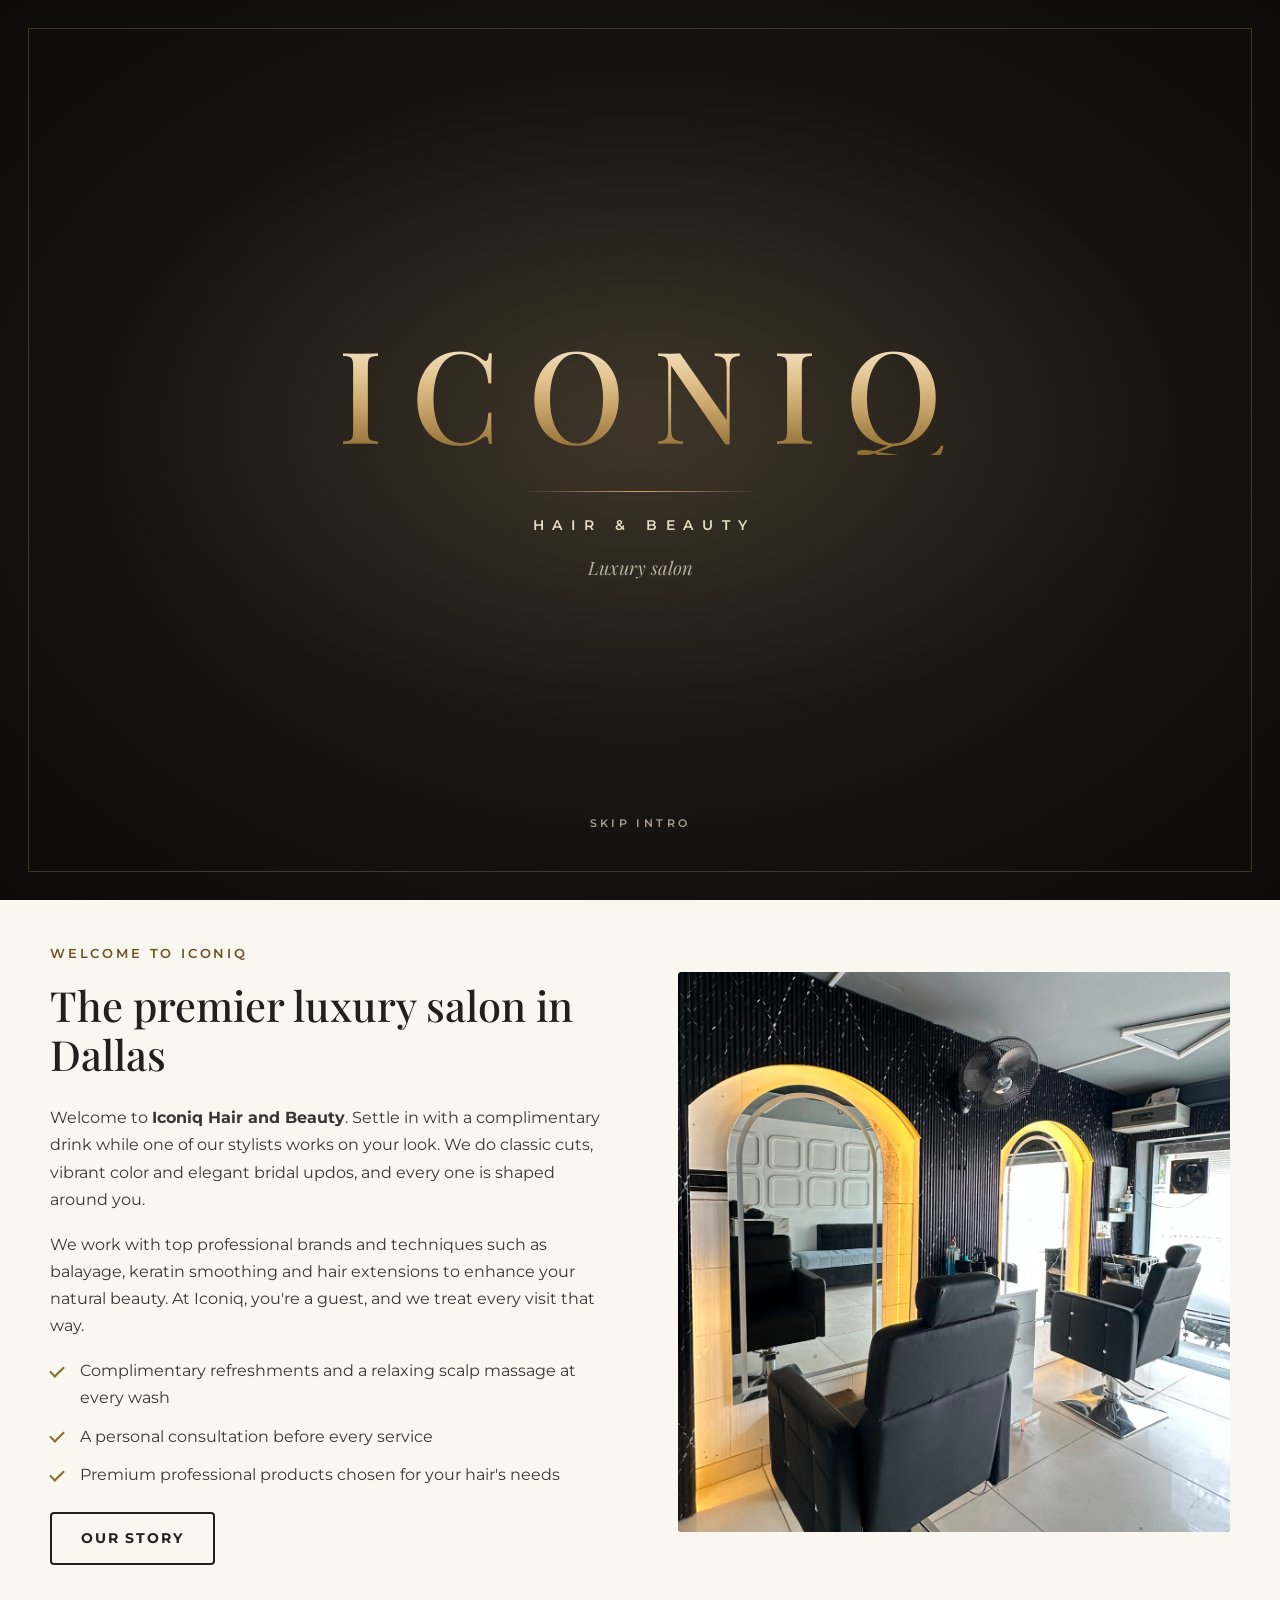
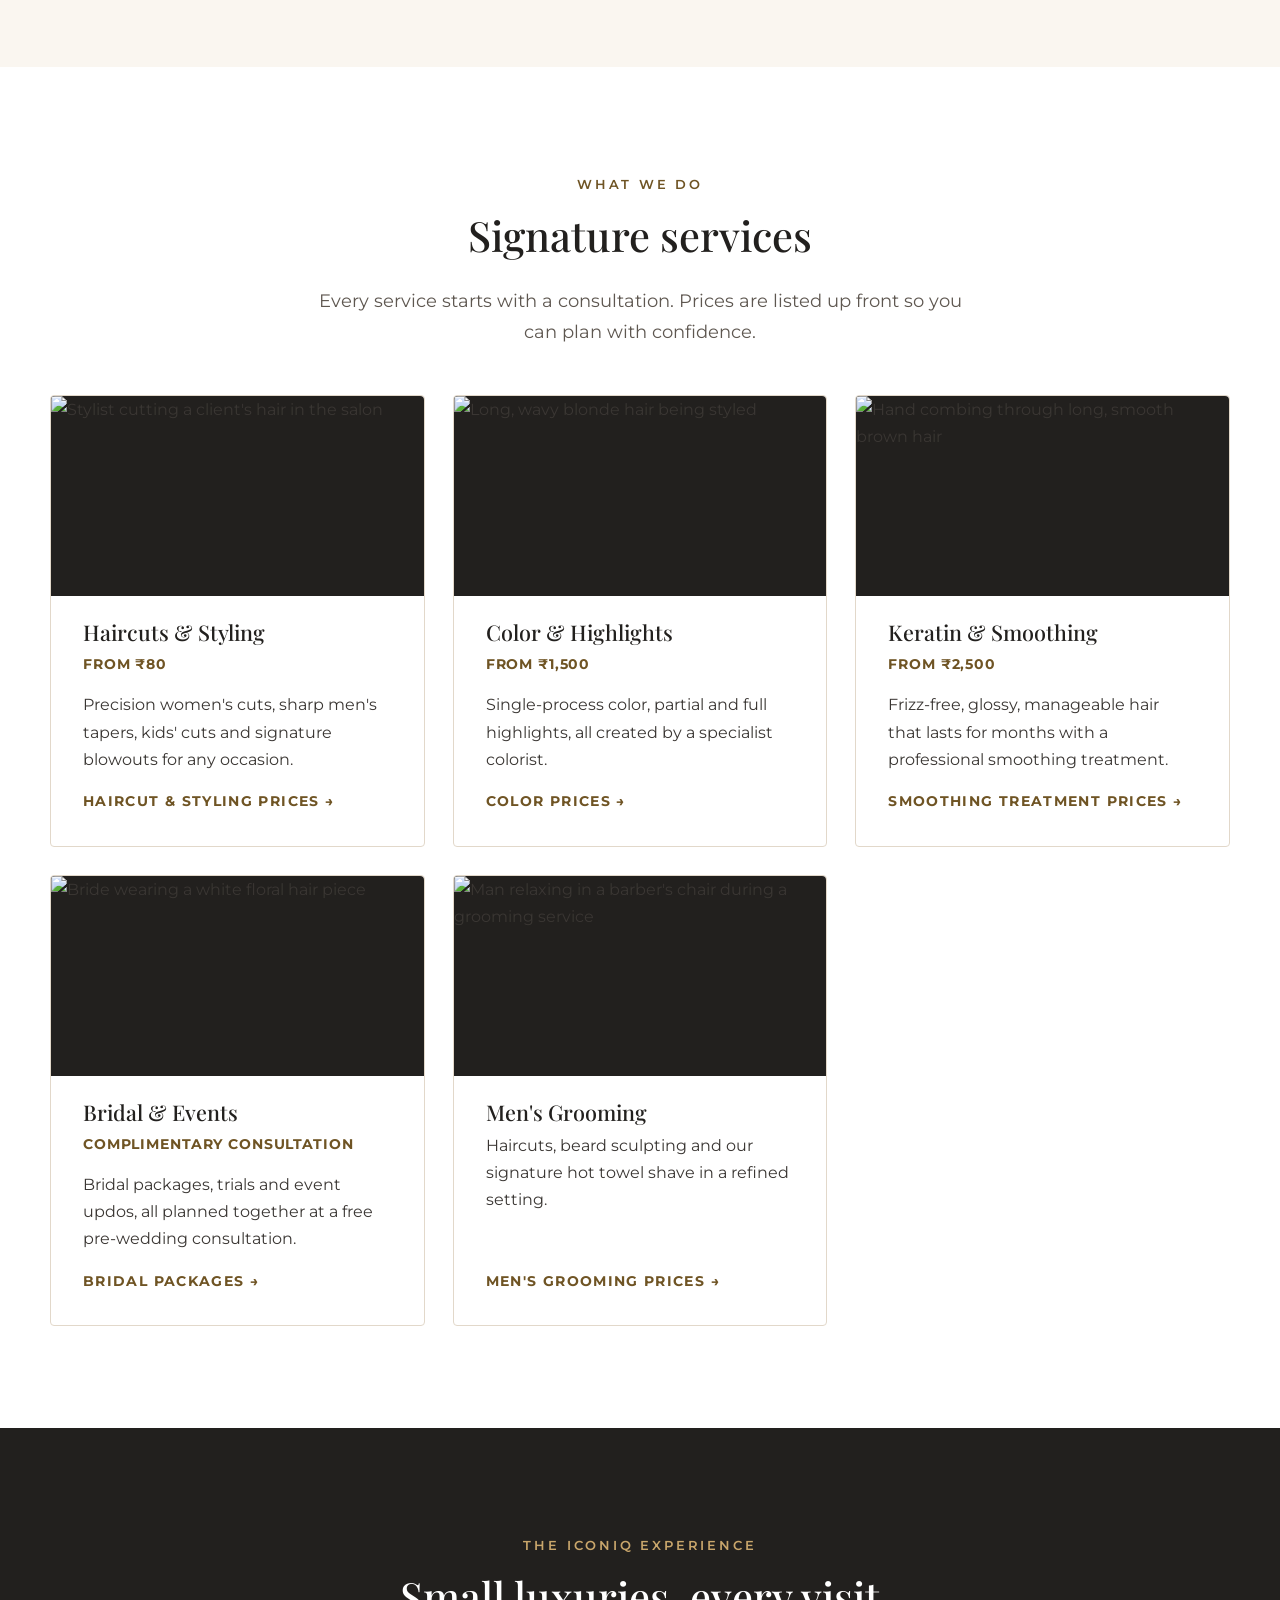
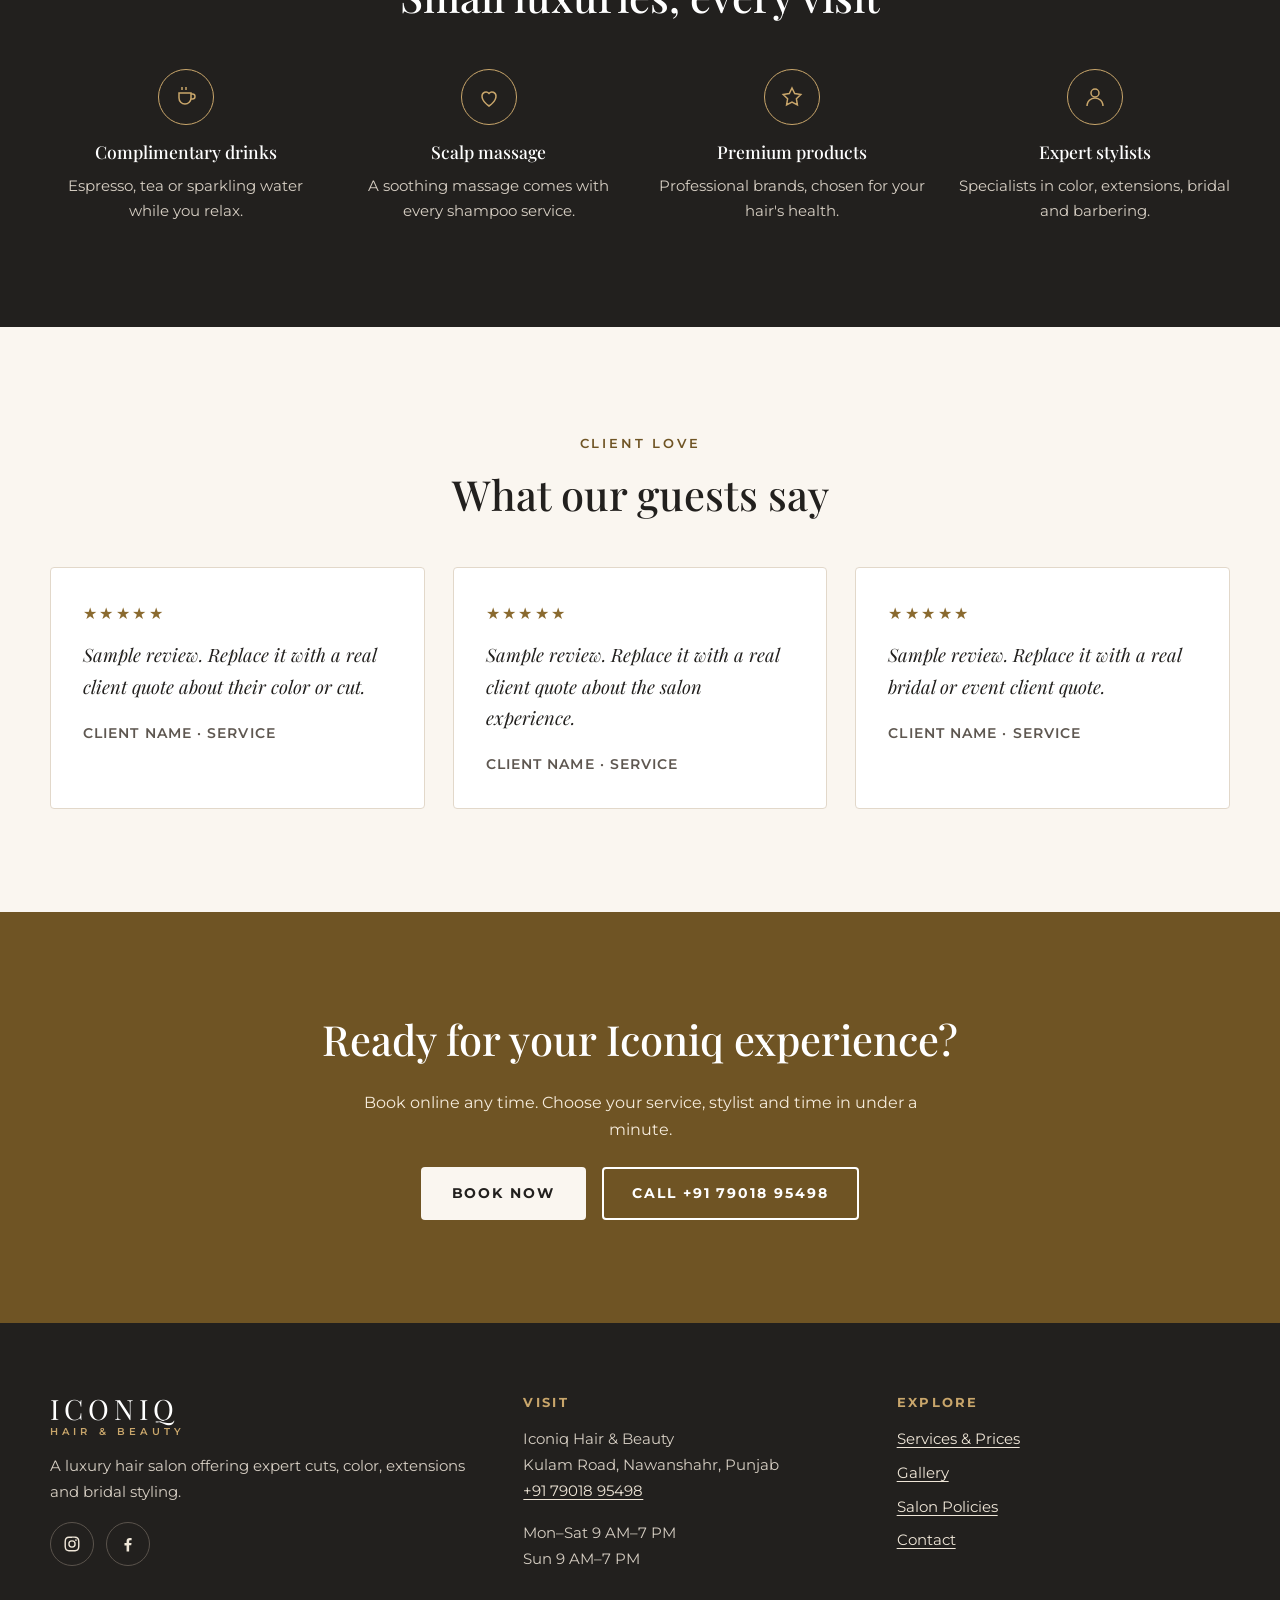
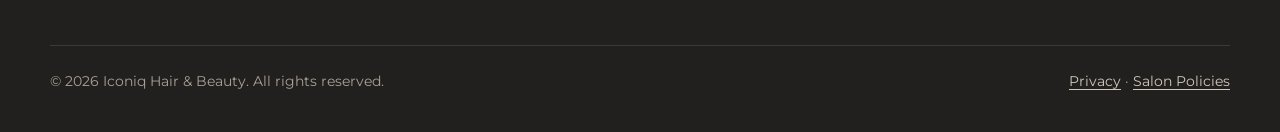
==== commit 50df3618: "Fix Sunday hours across all pages Updated Sunday hours from 10 AM-4 PM to 9 AM-7 PM in footer sectio" ====
--- a/public/index.html
+++ b/public/index.html
@@ -264,14 +264,14 @@
         <p>A luxury hair salon offering expert cuts, color, extensions and bridal styling.</p>
         <div class="social">
           <a href="https://www.instagram.com/iconiq_unisex_studio/" target="_blank" rel="noopener" aria-label="Iconiq on Instagram"><svg viewBox="0 0 24 24" aria-hidden="true"><path d="M12 7a5 5 0 1 0 0 10 5 5 0 0 0 0-10zm0 8.2a3.2 3.2 0 1 1 0-6.4 3.2 3.2 0 0 1 0 6.4zM17.3 5.5a1.2 1.2 0 1 0 0 2.4 1.2 1.2 0 0 0 0-2.4zM12 2c-2.7 0-3 0-4.1.1C4.3 2.2 2.2 4.3 2.1 7.9 2 9 2 9.3 2 12s0 3 .1 4.1c.1 3.6 2.2 5.7 5.8 5.8 1.1.1 1.4.1 4.1.1s3 0 4.1-.1c3.6-.1 5.7-2.2 5.8-5.8.1-1.1.1-1.4.1-4.1s0-3-.1-4.1c-.1-3.6-2.2-5.7-5.8-5.8C15 2 14.7 2 12 2zm0 1.8c2.7 0 3 0 4 .1 2.6.1 3.9 1.4 4 4 .1 1 .1 1.4.1 4.1s0 3-.1 4c-.1 2.6-1.4 3.9-4 4-1 .1-1.3.1-4 .1s-3 0-4-.1c-2.6-.1-3.9-1.4-4-4-.1-1-.1-1.3-.1-4s0-3 .1-4c.1-2.6 1.4-3.9 4-4 1-.1 1.3-.1 4-.1z"/></svg></a>
-          <a href="https://www.facebook.com/" aria-label="Iconiq on Facebook"><svg viewBox="0 0 24 24" aria-hidden="true"><path d="M13.5 22v-8.2h2.8l.4-3.2h-3.2V8.5c0-.9.3-1.6 1.6-1.6h1.7V4.1c-.3 0-1.3-.1-2.5-.1-2.5 0-4.2 1.5-4.2 4.3v2.4H7.3v3.2h2.8V22h3.4z"/></svg></a>
+          <a href="https://www.facebook.com/share/19rzGJiCNi/" target="_blank" rel="noopener" aria-label="Iconiq on Facebook"><svg viewBox="0 0 24 24" aria-hidden="true"><path d="M13.5 22v-8.2h2.8l.4-3.2h-3.2V8.5c0-.9.3-1.6 1.6-1.6h1.7V4.1c-.3 0-1.3-.1-2.5-.1-2.5 0-4.2 1.5-4.2 4.3v2.4H7.3v3.2h2.8V22h3.4z"/></svg></a>
         </div>
       </div>
       <div>
         <h2>Visit</h2>
         <address>Iconiq Hair &amp; Beauty<br>Kulam Road, Nawanshahr, Punjab</address>
         <p><a href="tel:+917901895498">+91 79018 95498</a></p>
-        <p>Mon–Sat 9 AM–7 PM<br>Sun 10 AM–4 PM</p>
+        <p>Mon–Sat 9 AM–7 PM<br>Sun 9 AM–7 PM</p>
       </div>
       <div>
         <h2>Explore</h2>
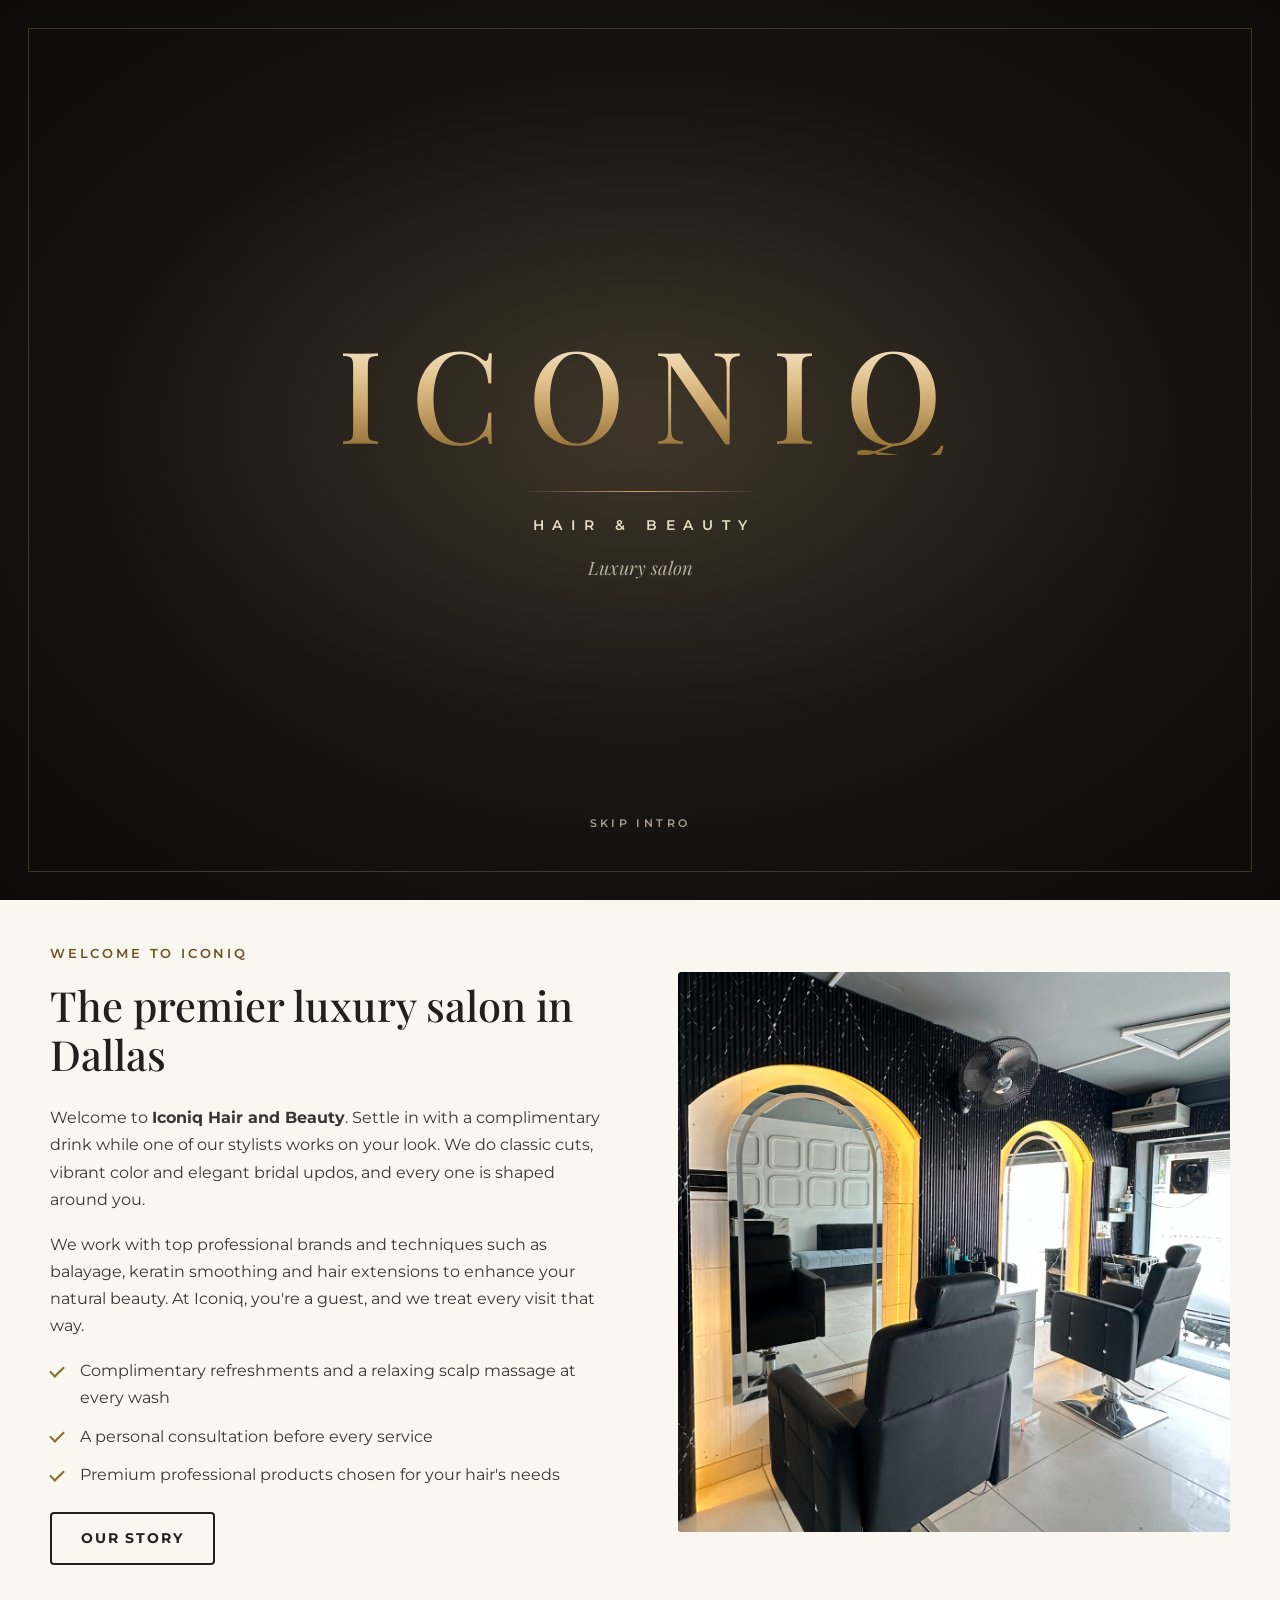
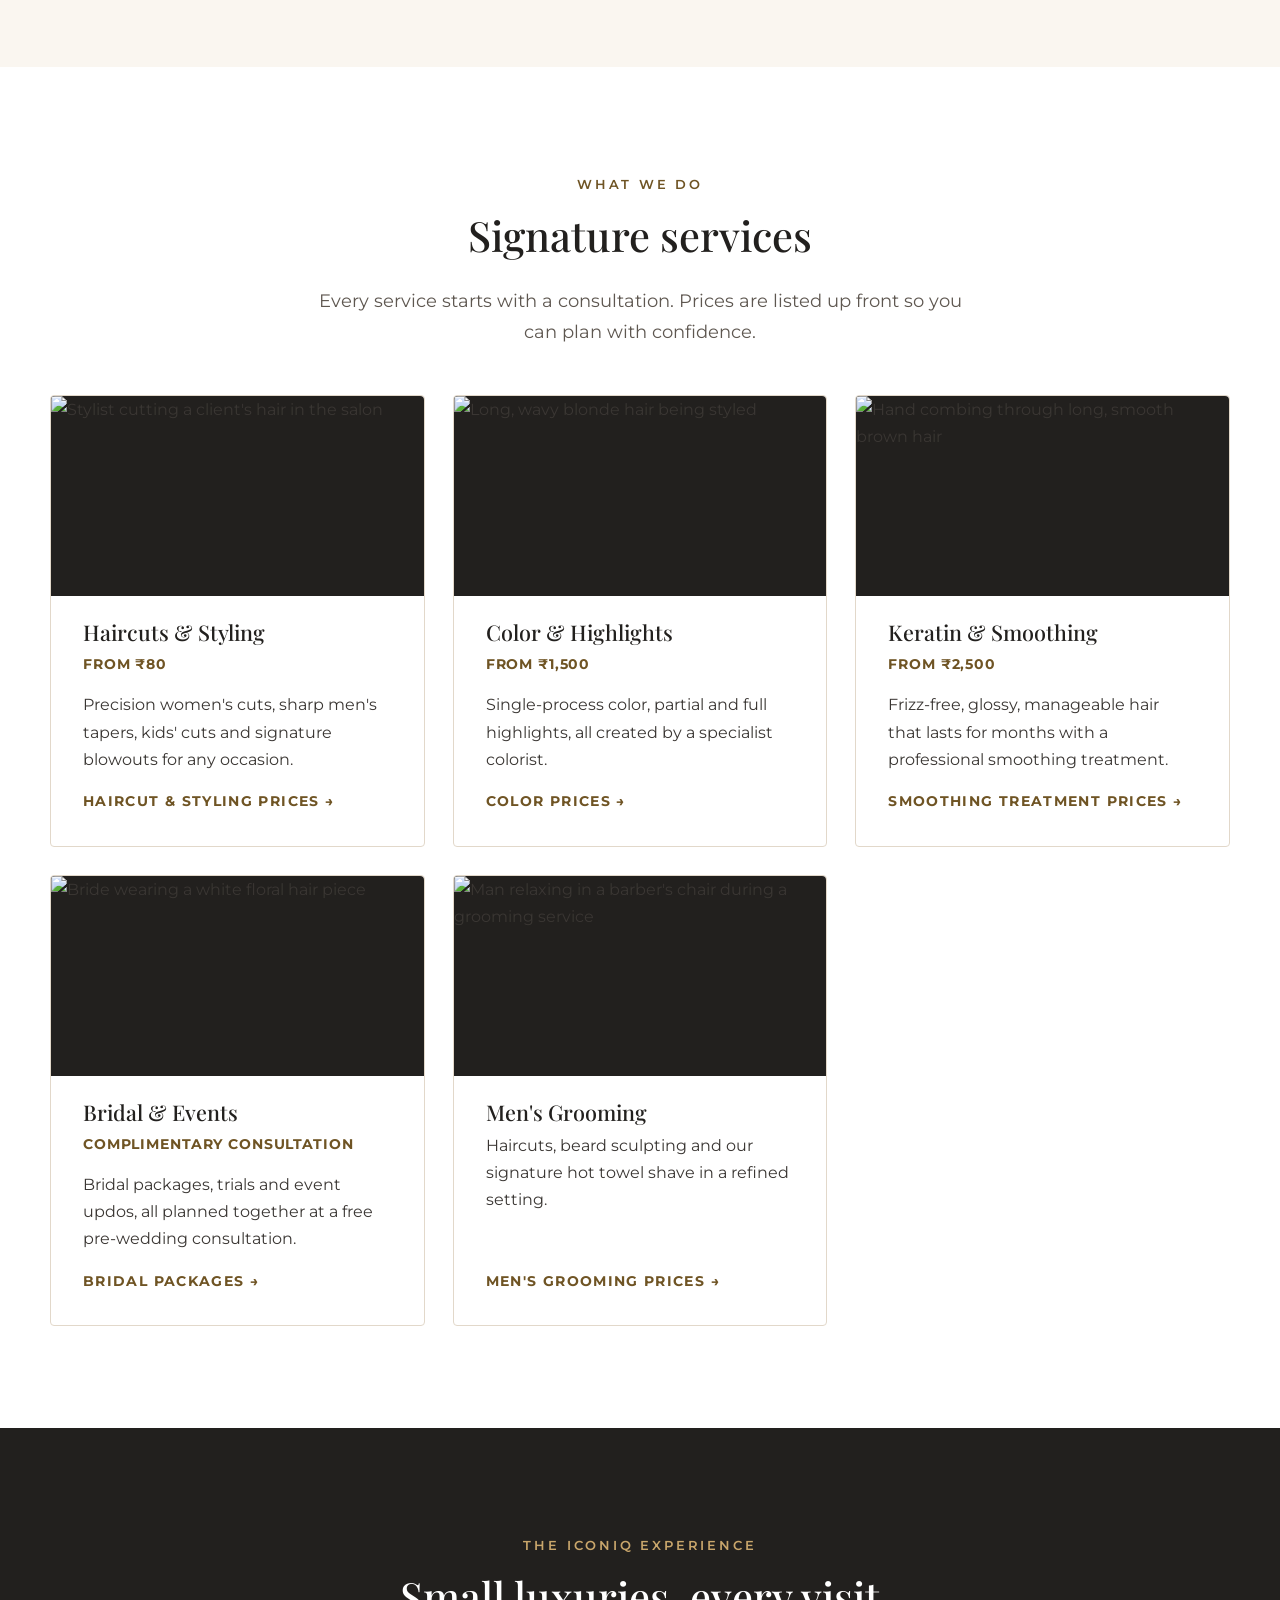
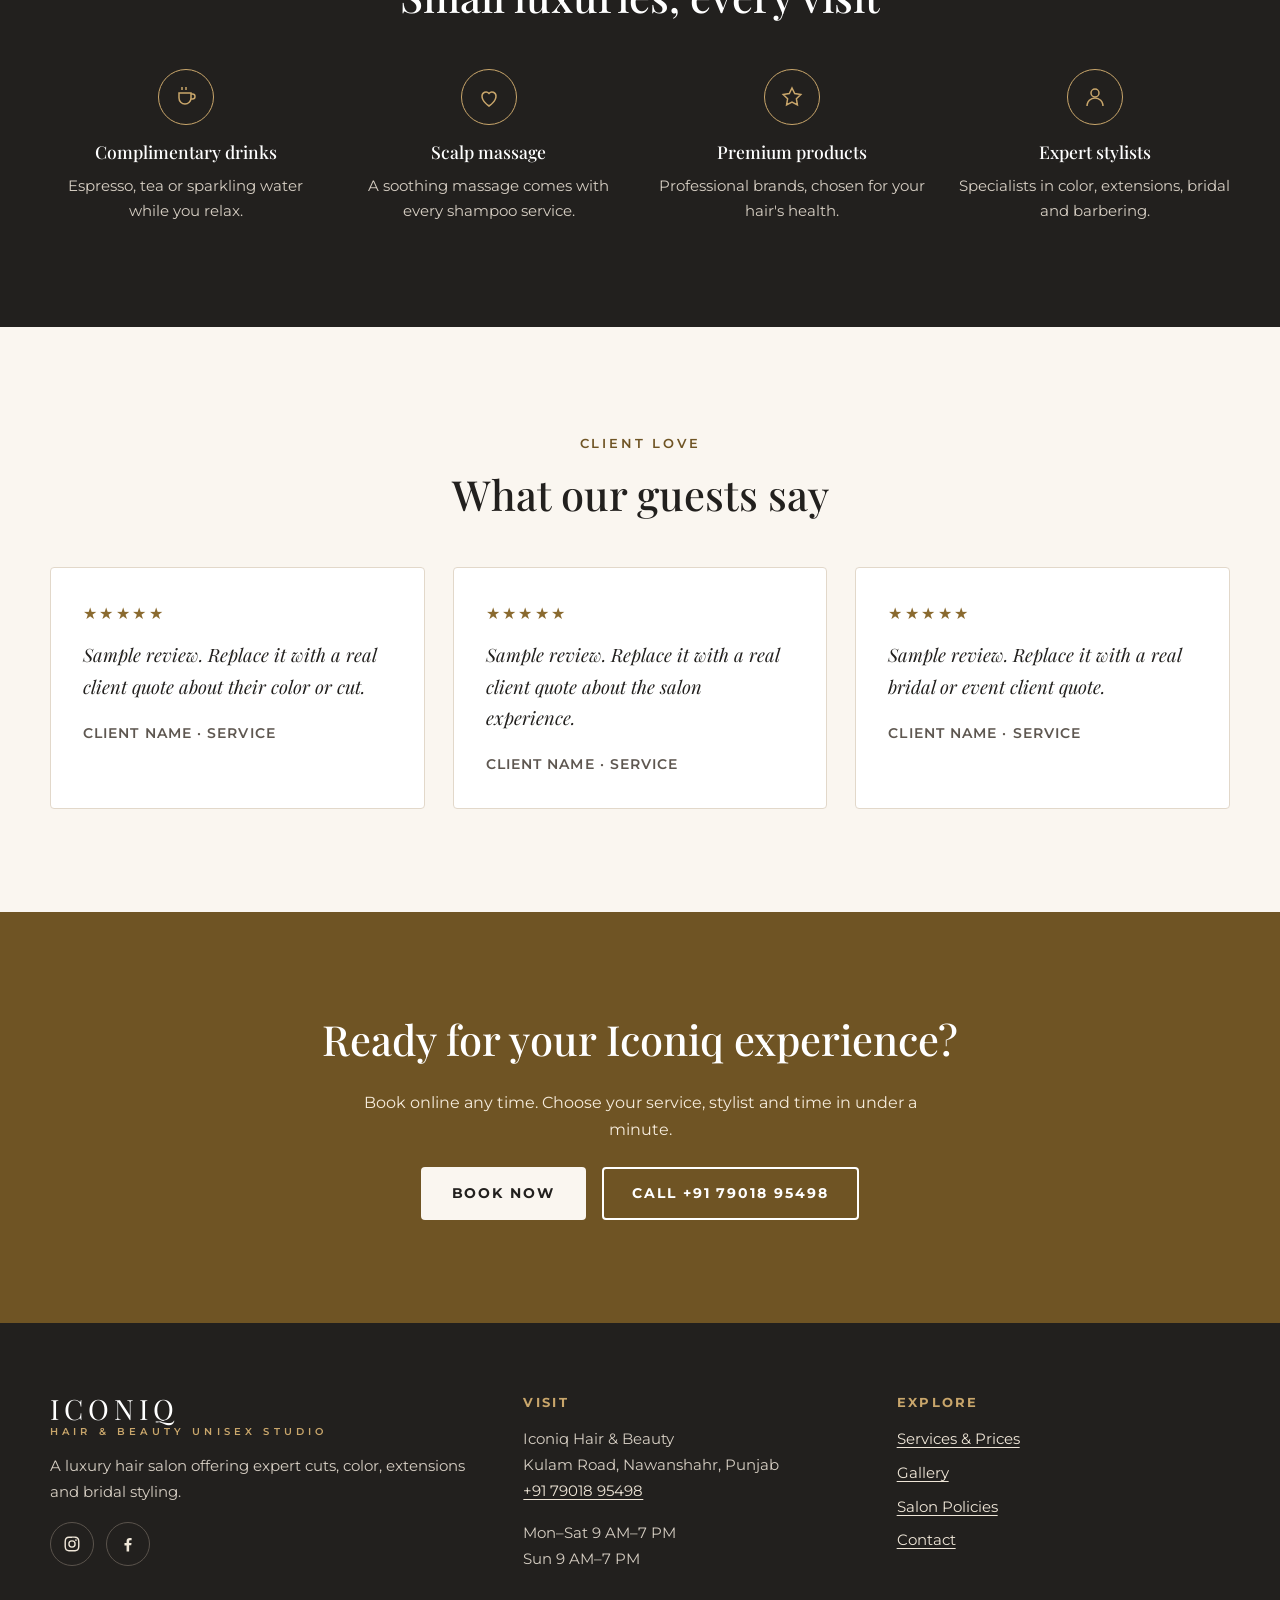
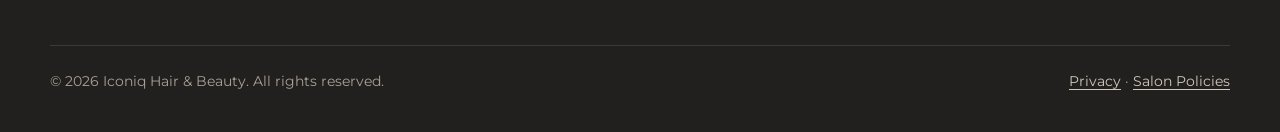
==== commit 47000b1b: "Update all pages with 'Iconiq Hair & Beauty Unisex Studio' branding" ====
--- a/public/index.html
+++ b/public/index.html
@@ -45,7 +45,7 @@
   <header class="site-header">
     <div class="container header-inner">
       <a class="logo" href="index.html" aria-label="Iconiq Hair and Beauty – home">
-        <span class="logo-mark">ICONIQ</span><span class="logo-sub">Hair &amp; Beauty</span>
+        <span class="logo-mark">ICONIQ</span><span class="logo-sub">Hair &amp; Beauty Unisex Studio</span>
       </a>
       <button class="nav-toggle" type="button" aria-expanded="false" aria-controls="site-nav">
         <span class="sr-only">Menu</span><span class="bar" aria-hidden="true"></span>
@@ -260,7 +260,7 @@
   <footer class="site-footer">
     <div class="container footer-grid">
       <div>
-        <a class="logo" href="index.html" aria-label="Iconiq Hair and Beauty – home"><span class="logo-mark">ICONIQ</span><span class="logo-sub">Hair &amp; Beauty</span></a>
+        <a class="logo" href="index.html" aria-label="Iconiq Hair and Beauty – home"><span class="logo-mark">ICONIQ</span><span class="logo-sub">Hair &amp; Beauty Unisex Studio</span></a>
         <p>A luxury hair salon offering expert cuts, color, extensions and bridal styling.</p>
         <div class="social">
           <a href="https://www.instagram.com/iconiq_unisex_studio/" target="_blank" rel="noopener" aria-label="Iconiq on Instagram"><svg viewBox="0 0 24 24" aria-hidden="true"><path d="M12 7a5 5 0 1 0 0 10 5 5 0 0 0 0-10zm0 8.2a3.2 3.2 0 1 1 0-6.4 3.2 3.2 0 0 1 0 6.4zM17.3 5.5a1.2 1.2 0 1 0 0 2.4 1.2 1.2 0 0 0 0-2.4zM12 2c-2.7 0-3 0-4.1.1C4.3 2.2 2.2 4.3 2.1 7.9 2 9 2 9.3 2 12s0 3 .1 4.1c.1 3.6 2.2 5.7 5.8 5.8 1.1.1 1.4.1 4.1.1s3 0 4.1-.1c3.6-.1 5.7-2.2 5.8-5.8.1-1.1.1-1.4.1-4.1s0-3-.1-4.1c-.1-3.6-2.2-5.7-5.8-5.8C15 2 14.7 2 12 2zm0 1.8c2.7 0 3 0 4 .1 2.6.1 3.9 1.4 4 4 .1 1 .1 1.4.1 4.1s0 3-.1 4c-.1 2.6-1.4 3.9-4 4-1 .1-1.3.1-4 .1s-3 0-4-.1c-2.6-.1-3.9-1.4-4-4-.1-1-.1-1.3-.1-4s0-3 .1-4c.1-2.6 1.4-3.9 4-4 1-.1 1.3-.1 4-.1z"/></svg></a>
